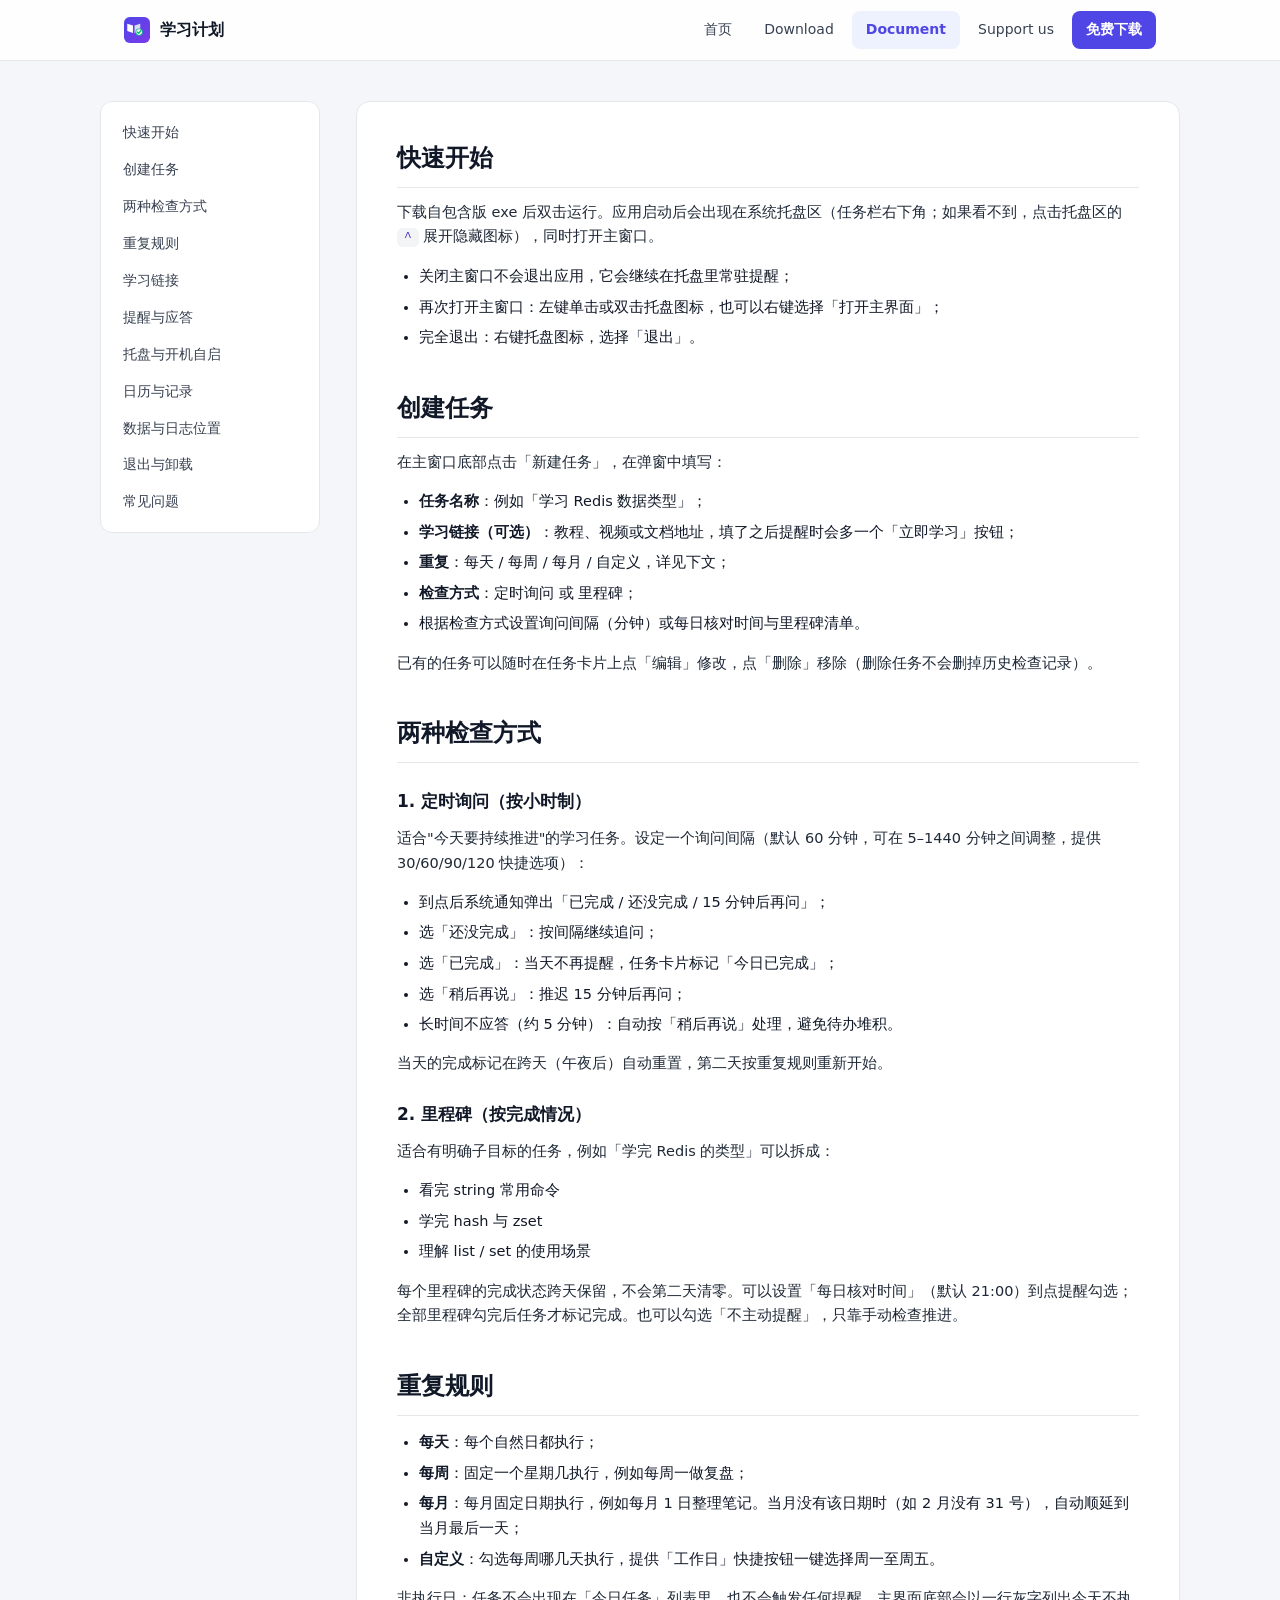
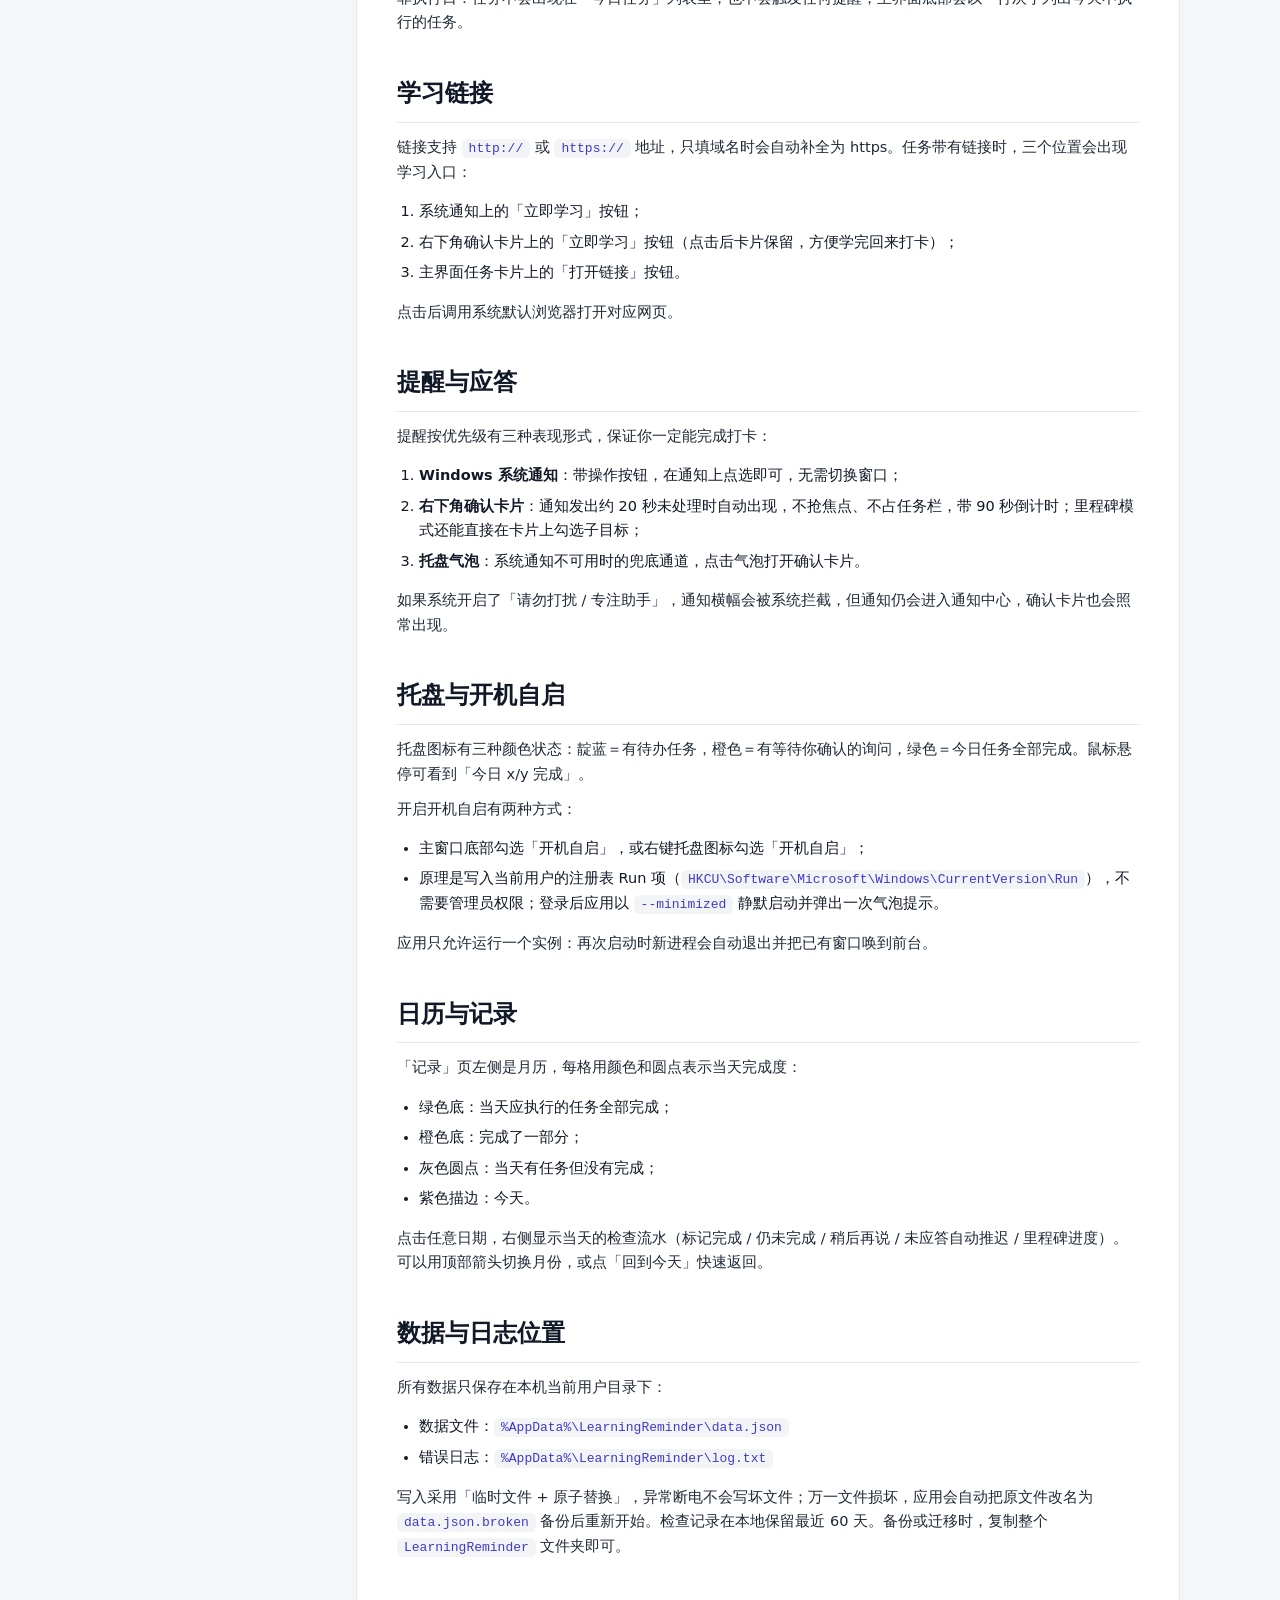
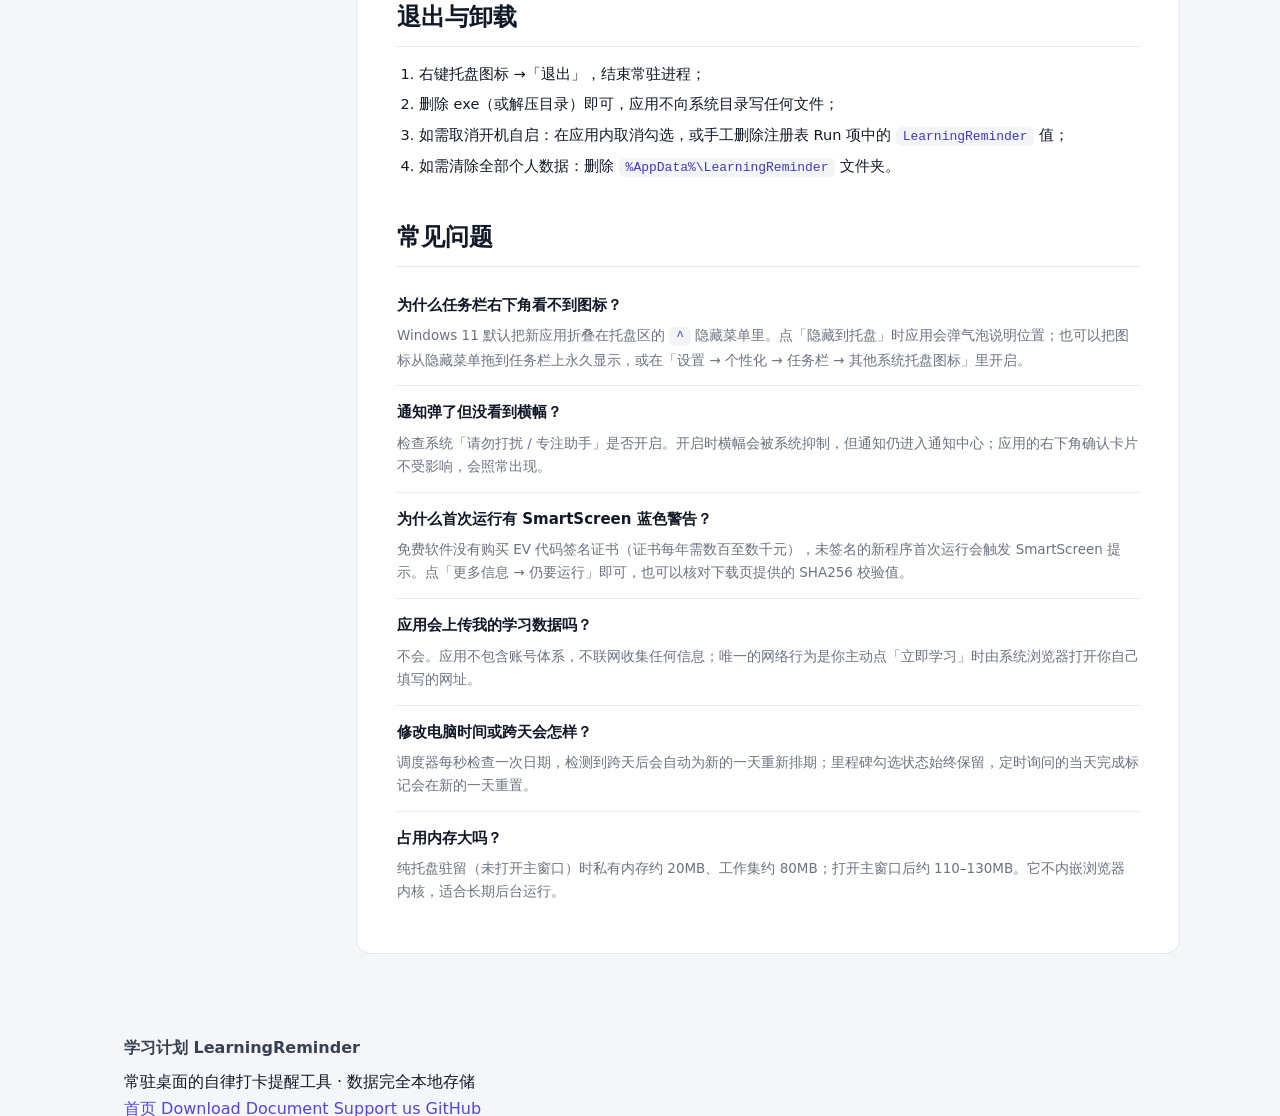
==== docs/document.html @ b628579d "feat(app): 学习计划桌面提醒应用初始版本（含官网与发布物料） 一个常驻 Windows 托盘的学习自律工具：定时询问/里程碑双检查模式、 每天每周每月与自定义重复规则、学习链接一键直达、系统" ====
<!DOCTYPE html>
<html lang="zh-CN">
<head>
  <meta charset="UTF-8" />
  <meta name="viewport" content="width=device-width, initial-scale=1.0" />
  <title>Document · 使用文档 · 学习计划</title>
  <meta name="description" content="学习计划使用文档：快速开始、创建任务、定时询问与里程碑、重复规则、学习链接、托盘与开机自启、数据位置、常见问题。" />
  <link rel="icon" type="image/svg+xml" href="assets/logo.svg" />
  <link rel="stylesheet" href="assets/style.css" />
</head>
<body>

<header class="site-header">
  <div class="container nav">
    <a class="brand" href="index.html">
      <img src="assets/logo.svg" alt="学习计划 Logo" />
      <span>学习计划</span>
    </a>
    <nav class="nav-links">
      <a href="index.html">首页</a>
      <a href="download.html">Download</a>
      <a href="document.html" class="active">Document</a>
      <a href="support.html">Support us</a>
      <a class="nav-cta" href="download.html">免费下载</a>
    </nav>
  </div>
</header>

<div class="container doc-layout">

  <aside class="doc-toc">
    <a href="#start">快速开始</a>
    <a href="#create">创建任务</a>
    <a href="#modes">两种检查方式</a>
    <a href="#repeat">重复规则</a>
    <a href="#link">学习链接</a>
    <a href="#answer">提醒与应答</a>
    <a href="#tray">托盘与开机自启</a>
    <a href="#calendar">日历与记录</a>
    <a href="#data">数据与日志位置</a>
    <a href="#uninstall">退出与卸载</a>
    <a href="#faq">常见问题</a>
  </aside>

  <main class="doc-content">

    <h2 id="start">快速开始</h2>
    <p>下载自包含版 exe 后双击运行。应用启动后会出现在系统托盘区（任务栏右下角；如果看不到，点击托盘区的 <code>^</code> 展开隐藏图标），同时打开主窗口。</p>
    <ul>
      <li>关闭主窗口不会退出应用，它会继续在托盘里常驻提醒；</li>
      <li>再次打开主窗口：左键单击或双击托盘图标，也可以右键选择「打开主界面」；</li>
      <li>完全退出：右键托盘图标，选择「退出」。</li>
    </ul>

    <h2 id="create">创建任务</h2>
    <p>在主窗口底部点击「新建任务」，在弹窗中填写：</p>
    <ul>
      <li><strong>任务名称</strong>：例如「学习 Redis 数据类型」；</li>
      <li><strong>学习链接（可选）</strong>：教程、视频或文档地址，填了之后提醒时会多一个「立即学习」按钮；</li>
      <li><strong>重复</strong>：每天 / 每周 / 每月 / 自定义，详见下文；</li>
      <li><strong>检查方式</strong>：定时询问 或 里程碑；</li>
      <li>根据检查方式设置询问间隔（分钟）或每日核对时间与里程碑清单。</li>
    </ul>
    <p>已有的任务可以随时在任务卡片上点「编辑」修改，点「删除」移除（删除任务不会删掉历史检查记录）。</p>

    <h2 id="modes">两种检查方式</h2>

    <h3>1. 定时询问（按小时制）</h3>
    <p>适合"今天要持续推进"的学习任务。设定一个询问间隔（默认 60 分钟，可在 5–1440 分钟之间调整，提供 30/60/90/120 快捷选项）：</p>
    <ul>
      <li>到点后系统通知弹出「已完成 / 还没完成 / 15 分钟后再问」；</li>
      <li>选「还没完成」：按间隔继续追问；</li>
      <li>选「已完成」：当天不再提醒，任务卡片标记「今日已完成」；</li>
      <li>选「稍后再说」：推迟 15 分钟后再问；</li>
      <li>长时间不应答（约 5 分钟）：自动按「稍后再说」处理，避免待办堆积。</li>
    </ul>
    <p>当天的完成标记在跨天（午夜后）自动重置，第二天按重复规则重新开始。</p>

    <h3>2. 里程碑（按完成情况）</h3>
    <p>适合有明确子目标的任务，例如「学完 Redis 的类型」可以拆成：</p>
    <ul>
      <li>看完 string 常用命令</li>
      <li>学完 hash 与 zset</li>
      <li>理解 list / set 的使用场景</li>
    </ul>
    <p>每个里程碑的完成状态跨天保留，不会第二天清零。可以设置「每日核对时间」（默认 21:00）到点提醒勾选；全部里程碑勾完后任务才标记完成。也可以勾选「不主动提醒」，只靠手动检查推进。</p>

    <h2 id="repeat">重复规则</h2>
    <ul>
      <li><strong>每天</strong>：每个自然日都执行；</li>
      <li><strong>每周</strong>：固定一个星期几执行，例如每周一做复盘；</li>
      <li><strong>每月</strong>：每月固定日期执行，例如每月 1 日整理笔记。当月没有该日期时（如 2 月没有 31 号），自动顺延到当月最后一天；</li>
      <li><strong>自定义</strong>：勾选每周哪几天执行，提供「工作日」快捷按钮一键选择周一至周五。</li>
    </ul>
    <p>非执行日：任务不会出现在「今日任务」列表里，也不会触发任何提醒，主界面底部会以一行灰字列出今天不执行的任务。</p>

    <h2 id="link">学习链接</h2>
    <p>链接支持 <code>http://</code> 或 <code>https://</code> 地址，只填域名时会自动补全为 https。任务带有链接时，三个位置会出现学习入口：</p>
    <ol>
      <li>系统通知上的「立即学习」按钮；</li>
      <li>右下角确认卡片上的「立即学习」按钮（点击后卡片保留，方便学完回来打卡）；</li>
      <li>主界面任务卡片上的「打开链接」按钮。</li>
    </ol>
    <p>点击后调用系统默认浏览器打开对应网页。</p>

    <h2 id="answer">提醒与应答</h2>
    <p>提醒按优先级有三种表现形式，保证你一定能完成打卡：</p>
    <ol>
      <li><strong>Windows 系统通知</strong>：带操作按钮，在通知上点选即可，无需切换窗口；</li>
      <li><strong>右下角确认卡片</strong>：通知发出约 20 秒未处理时自动出现，不抢焦点、不占任务栏，带 90 秒倒计时；里程碑模式还能直接在卡片上勾选子目标；</li>
      <li><strong>托盘气泡</strong>：系统通知不可用时的兜底通道，点击气泡打开确认卡片。</li>
    </ol>
    <p>如果系统开启了「请勿打扰 / 专注助手」，通知横幅会被系统拦截，但通知仍会进入通知中心，确认卡片也会照常出现。</p>

    <h2 id="tray">托盘与开机自启</h2>
    <p>托盘图标有三种颜色状态：靛蓝＝有待办任务，橙色＝有等待你确认的询问，绿色＝今日任务全部完成。鼠标悬停可看到「今日 x/y 完成」。</p>
    <p>开启开机自启有两种方式：</p>
    <ul>
      <li>主窗口底部勾选「开机自启」，或右键托盘图标勾选「开机自启」；</li>
      <li>原理是写入当前用户的注册表 Run 项（<code>HKCU\Software\Microsoft\Windows\CurrentVersion\Run</code>），不需要管理员权限；登录后应用以 <code>--minimized</code> 静默启动并弹出一次气泡提示。</li>
    </ul>
    <p>应用只允许运行一个实例：再次启动时新进程会自动退出并把已有窗口唤到前台。</p>

    <h2 id="calendar">日历与记录</h2>
    <p>「记录」页左侧是月历，每格用颜色和圆点表示当天完成度：</p>
    <ul>
      <li>绿色底：当天应执行的任务全部完成；</li>
      <li>橙色底：完成了一部分；</li>
      <li>灰色圆点：当天有任务但没有完成；</li>
      <li>紫色描边：今天。</li>
    </ul>
    <p>点击任意日期，右侧显示当天的检查流水（标记完成 / 仍未完成 / 稍后再说 / 未应答自动推迟 / 里程碑进度）。可以用顶部箭头切换月份，或点「回到今天」快速返回。</p>

    <h2 id="data">数据与日志位置</h2>
    <p>所有数据只保存在本机当前用户目录下：</p>
    <ul>
      <li>数据文件：<code class="path">%AppData%\LearningReminder\data.json</code></li>
      <li>错误日志：<code class="path">%AppData%\LearningReminder\log.txt</code></li>
    </ul>
    <p>写入采用「临时文件 + 原子替换」，异常断电不会写坏文件；万一文件损坏，应用会自动把原文件改名为 <code>data.json.broken</code> 备份后重新开始。检查记录在本地保留最近 60 天。备份或迁移时，复制整个 <code>LearningReminder</code> 文件夹即可。</p>

    <h2 id="uninstall">退出与卸载</h2>
    <ol>
      <li>右键托盘图标 →「退出」，结束常驻进程；</li>
      <li>删除 exe（或解压目录）即可，应用不向系统目录写任何文件；</li>
      <li>如需取消开机自启：在应用内取消勾选，或手工删除注册表 Run 项中的 <code>LearningReminder</code> 值；</li>
      <li>如需清除全部个人数据：删除 <code class="path">%AppData%\LearningReminder</code> 文件夹。</li>
    </ol>

    <h2 id="faq">常见问题</h2>

    <div class="faq-item">
      <h3>为什么任务栏右下角看不到图标？</h3>
      <p>Windows 11 默认把新应用折叠在托盘区的 <code>^</code> 隐藏菜单里。点「隐藏到托盘」时应用会弹气泡说明位置；也可以把图标从隐藏菜单拖到任务栏上永久显示，或在「设置 → 个性化 → 任务栏 → 其他系统托盘图标」里开启。</p>
    </div>

    <div class="faq-item">
      <h3>通知弹了但没看到横幅？</h3>
      <p>检查系统「请勿打扰 / 专注助手」是否开启。开启时横幅会被系统抑制，但通知仍进入通知中心；应用的右下角确认卡片不受影响，会照常出现。</p>
    </div>

    <div class="faq-item">
      <h3>为什么首次运行有 SmartScreen 蓝色警告？</h3>
      <p>免费软件没有购买 EV 代码签名证书（证书每年需数百至数千元），未签名的新程序首次运行会触发 SmartScreen 提示。点「更多信息 → 仍要运行」即可，也可以核对下载页提供的 SHA256 校验值。</p>
    </div>

    <div class="faq-item">
      <h3>应用会上传我的学习数据吗？</h3>
      <p>不会。应用不包含账号体系，不联网收集任何信息；唯一的网络行为是你主动点「立即学习」时由系统浏览器打开你自己填写的网址。</p>
    </div>

    <div class="faq-item">
      <h3>修改电脑时间或跨天会怎样？</h3>
      <p>调度器每秒检查一次日期，检测到跨天后会自动为新的一天重新排期；里程碑勾选状态始终保留，定时询问的当天完成标记会在新的一天重置。</p>
    </div>

    <div class="faq-item">
      <h3>占用内存大吗？</h3>
      <p>纯托盘驻留（未打开主窗口）时私有内存约 20MB、工作集约 80MB；打开主窗口后约 110–130MB。它不内嵌浏览器内核，适合长期后台运行。</p>
    </div>

  </main>
</div>

<footer class="site-footer">
  <div class="container footer-row">
    <div>
      <div style="font-weight:600;color:#374151;margin-bottom:6px;">学习计划 LearningReminder</div>
      <div>常驻桌面的自律打卡提醒工具 · 数据完全本地存储</div>
    </div>
    <div>
      <a href="index.html">首页</a>
      <a href="download.html">Download</a>
      <a href="document.html">Document</a>
      <a href="support.html">Support us</a>
      <a href="https://github.com/liiyunxi/learning-reminder" target="_blank" rel="noopener">GitHub</a>
    </div>
  </div>
</footer>

</body>
</html>
---- docs/assets/style.css ----
/* ============================================================
   学习计划 官网样式（与应用同一套品牌：靛蓝-紫罗兰 + 完成绿）
   ============================================================ */
:root {
  --primary: #4f46e5;
  --primary-2: #7c3aed;
  --primary-soft: #eef2ff;
  --success: #10b981;
  --success-soft: #ecfdf5;
  --warn: #f59e0b;
  --text: #111827;
  --muted: #6b7280;
  --border: #e5e7eb;
  --surface: #ffffff;
  --page: #f5f6fa;
  --radius: 14px;
  --shadow: 0 10px 30px rgba(17, 24, 39, 0.08);
  --max-width: 1080px;
}

* { box-sizing: border-box; }

html { scroll-behavior: smooth; }

body {
  margin: 0;
  font-family: "Microsoft YaHei UI", "PingFang SC", "Segoe UI", system-ui, sans-serif;
  color: var(--text);
  background: var(--page);
  line-height: 1.7;
  -webkit-font-smoothing: antialiased;
}

a { color: var(--primary); text-decoration: none; }
a:hover { text-decoration: underline; }

.container { max-width: var(--max-width); margin: 0 auto; padding: 0 24px; }

/* ---------- 顶栏 ---------- */
.site-header {
  position: sticky;
  top: 0;
  z-index: 50;
  background: rgba(255, 255, 255, 0.88);
  backdrop-filter: saturate(180%) blur(12px);
  border-bottom: 1px solid var(--border);
}

.nav {
  display: flex;
  align-items: center;
  justify-content: space-between;
  height: 60px;
}

.brand {
  display: flex;
  align-items: center;
  gap: 10px;
  font-weight: 700;
  font-size: 16px;
  color: var(--text);
}

.brand img { width: 26px; height: 26px; display: block; }
.brand:hover { text-decoration: none; }

.nav-links { display: flex; align-items: center; gap: 4px; }

.nav-links a {
  padding: 7px 14px;
  border-radius: 8px;
  font-size: 14px;
  color: #374151;
}

.nav-links a:hover { background: var(--primary-soft); text-decoration: none; color: var(--primary); }
.nav-links a.active { background: var(--primary-soft); color: var(--primary); font-weight: 600; }

.nav-cta {
  background: var(--primary);
  color: #fff !important;
  padding: 8px 16px;
  border-radius: 8px;
  font-size: 14px;
  font-weight: 600;
}
.nav-cta:hover { background: #4338ca; }

/* ---------- 按钮 ---------- */
.btn {
  display: inline-flex;
  align-items: center;
  justify-content: center;
  gap: 8px;
  padding: 12px 22px;
  border-radius: 10px;
  font-size: 15px;
  font-weight: 600;
  border: 1px solid transparent;
  cursor: pointer;
  transition: transform .08s ease, background .15s ease, box-shadow .15s ease;
}
.btn:hover { text-decoration: none; }
.btn:active { transform: translateY(1px); }

.btn-primary {
  background: linear-gradient(135deg, var(--primary), var(--primary-2));
  color: #fff;
  box-shadow: 0 8px 20px rgba(79, 70, 229, .28);
}
.btn-primary:hover { box-shadow: 0 10px 26px rgba(79, 70, 229, .38); color: #fff; }

.btn-ghost {
  background: var(--surface);
  color: var(--text);
  border-color: var(--border);
}
.btn-ghost:hover { border-color: var(--primary); color: var(--primary); }

.btn-lg { padding: 14px 28px; font-size: 16px; }

/* ---------- Hero ---------- */
.hero {
  position: relative;
  padding: 84px 0 72px;
  background:
    radial-gradient(900px 380px at 80% -10%, rgba(124, 58, 237, .14), transparent 60%),
    radial-gradient(700px 320px at 0% 0%, rgba(79, 70, 229, .12), transparent 60%);
  overflow: hidden;
}

.hero-grid {
  display: grid;
  grid-template-columns: 1.05fr .95fr;
  gap: 48px;
  align-items: center;
}

.hero h1 {
  font-size: 42px;
  line-height: 1.25;
  margin: 0 0 18px;
  letter-spacing: .5px;
}

.hero h1 .grad {
  background: linear-gradient(135deg, var(--primary), var(--primary-2));
  -webkit-background-clip: text;
  background-clip: text;
  color: transparent;
}

.hero p.lead {
  font-size: 17px;
  color: var(--muted);
  margin: 0 0 30px;
  max-width: 480px;
}

.hero-actions { display: flex; gap: 14px; flex-wrap: wrap; }

.hero-meta { margin-top: 22px; font-size: 13px; color: var(--muted); display: flex; gap: 18px; flex-wrap: wrap; }
.hero-meta span::before { content: "·"; margin-right: 8px; color: var(--success); font-weight: 700; }
.hero-meta span:first-child::before { content: ""; margin: 0; }

/* ---------- 窗口示意（纯 CSS，无截图依赖） ---------- */
.mock-window {
  background: var(--surface);
  border: 1px solid var(--border);
  border-radius: 16px;
  box-shadow: var(--shadow);
  overflow: hidden;
}

.mock-titlebar {
  height: 44px;
  display: flex;
  align-items: center;
  gap: 8px;
  padding: 0 14px;
  border-bottom: 1px solid var(--border);
  background: #fbfbfd;
}
.mock-dot { width: 10px; height: 10px; border-radius: 50%; }
.mock-title { margin-left: 8px; font-size: 12.5px; color: var(--muted); font-weight: 600; }

.mock-body { padding: 16px; }
.mock-progress-row { display: flex; justify-content: space-between; align-items: center; margin-bottom: 12px; }
.mock-progress-row .t { font-size: 13px; font-weight: 600; }
.mock-bar { height: 8px; border-radius: 4px; background: #e5e7eb; overflow: hidden; margin-bottom: 14px; }
.mock-bar i { display: block; width: 50%; height: 100%; background: linear-gradient(90deg, var(--primary), var(--primary-2)); border-radius: 4px; }

.mock-card {
  border: 1px solid var(--border);
  border-radius: 12px;
  padding: 12px 14px;
  margin-bottom: 10px;
  background: #fff;
}
.mock-card .row { display: flex; align-items: center; gap: 8px; }
.mock-card .name { font-size: 13px; font-weight: 600; }
.mock-tag {
  font-size: 10.5px;
  padding: 1px 8px;
  border-radius: 9px;
  background: var(--primary-soft);
  color: var(--primary);
}
.mock-tag.green { background: var(--success-soft); color: var(--success); }
.mock-card .sub { font-size: 11.5px; color: var(--muted); margin-top: 6px; }

.mock-toast {
  margin-top: 4px;
  border: 1px solid #fde68a;
  background: #fff7ed;
  border-radius: 12px;
  padding: 12px 14px;
  font-size: 12.5px;
}
.mock-toast .tt { font-weight: 600; margin-bottom: 6px; }
.mock-toast .acts { display: flex; gap: 8px; }
.mock-toast .acts i {
  font-style: normal;
  font-size: 11.5px;
  padding: 3px 10px;
  border-radius: 7px;
  border: 1px solid var(--border);
  background: #fff;
}
.mock-toast .acts i:first-child { background: var(--success); border-color: var(--success); color: #fff; }

/* ---------- 章节 ---------- */
.section { padding: 72px 0; }
.section.alt { background: var(--surface); border-top: 1px solid var(--border); border-bottom: 1px solid var(--border); }

.section-head { text-align: center; max-width: 620px; margin: 0 auto 46px; }
.section-head h2 { font-size: 30px; margin: 0 0 12px; }
.section-head p { color: var(--muted); font-size: 15px; margin: 0; }

.features {
  display: grid;
  grid-template-columns: repeat(3, 1fr);
  gap: 18px;
}

.feature {
  background: var(--surface);
  border: 1px solid var(--border);
  border-radius: var(--radius);
  padding: 22px;
}
.feature .icon {
  width: 42px; height: 42px;
  border-radius: 11px;
  background: var(--primary-soft);
  display: flex; align-items: center; justify-content: center;
  margin-bottom: 14px;
}
.feature .icon svg { width: 22px; height: 22px; }
.feature h3 { margin: 0 0 6px; font-size: 16px; }
.feature p { margin: 0; font-size: 13.5px; color: var(--muted); }

/* ---------- 步骤 ---------- */
.steps { display: grid; grid-template-columns: repeat(3, 1fr); gap: 18px; }
.step {
  background: var(--page);
  border: 1px solid var(--border);
  border-radius: var(--radius);
  padding: 24px;
  position: relative;
}
.step .num {
  width: 30px; height: 30px; border-radius: 50%;
  background: linear-gradient(135deg, var(--primary), var(--primary-2));
  color: #fff; font-weight: 700; font-size: 14px;
  display: flex; align-items: center; justify-content: center;
  margin-bottom: 14px;
}
.step h3 { margin: 0 0 8px; font-size: 16px; }
.step p { margin: 0; font-size: 13.5px; color: var(--muted); }

/* ---------- 下载页 ---------- */
.page-hero { padding: 56px 0 36px; }
.page-hero h1 { font-size: 34px; margin: 0 0 10px; }
.page-hero p { color: var(--muted); font-size: 15px; margin: 0; }

.download-grid { display: grid; grid-template-columns: 1fr 1fr; gap: 20px; }

.dl-card {
  background: var(--surface);
  border: 1px solid var(--border);
  border-radius: var(--radius);
  padding: 26px;
  display: flex;
  flex-direction: column;
}
.dl-card.recommend { border-color: var(--primary); box-shadow: 0 12px 30px rgba(79, 70, 229, .12); position: relative; }
.dl-badge {
  position: absolute; top: -11px; left: 22px;
  background: var(--primary); color: #fff;
  font-size: 11.5px; font-weight: 600;
  padding: 3px 12px; border-radius: 999px;
}
.dl-card h3 { margin: 0 0 6px; font-size: 19px; }
.dl-card .desc { color: var(--muted); font-size: 13.5px; margin: 0 0 16px; }
.dl-meta { list-style: none; padding: 0; margin: 0 0 20px; font-size: 13px; }
.dl-meta li { padding: 5px 0; border-bottom: 1px dashed var(--border); display: flex; justify-content: space-between; gap: 12px; }
.dl-meta li:last-child { border-bottom: 0; }
.dl-meta .k { color: var(--muted); }
.dl-card .btn { margin-top: auto; width: 100%; }

.note-box {
  margin-top: 28px;
  background: #fffbeb;
  border: 1px solid #fde68a;
  border-radius: 12px;
  padding: 18px 20px;
  font-size: 13.5px;
}
.note-box h4 { margin: 0 0 8px; font-size: 14px; }
.note-box ol { margin: 0; padding-left: 20px; color: #78500a; }
.note-box li { margin: 4px 0; }

.req-grid { display: grid; grid-template-columns: repeat(4, 1fr); gap: 14px; margin-top: 26px; }
.req-item { background: var(--surface); border: 1px solid var(--border); border-radius: 12px; padding: 16px; font-size: 13px; }
.req-item .k { color: var(--muted); font-size: 12px; margin-bottom: 4px; }

/* ---------- 文档页 ---------- */
.doc-layout { display: grid; grid-template-columns: 220px 1fr; gap: 36px; padding: 40px 0 80px; align-items: start; }

.doc-toc {
  position: sticky;
  top: 80px;
  background: var(--surface);
  border: 1px solid var(--border);
  border-radius: 12px;
  padding: 12px;
  font-size: 13.5px;
}
.doc-toc a { display: block; padding: 7px 10px; border-radius: 7px; color: #374151; }
.doc-toc a:hover { background: var(--primary-soft); color: var(--primary); text-decoration: none; }

.doc-content {
  background: var(--surface);
  border: 1px solid var(--border);
  border-radius: var(--radius);
  padding: 36px 40px;
  font-size: 14.5px;
}
.doc-content h2 { font-size: 24px; margin: 38px 0 12px; padding-bottom: 8px; border-bottom: 1px solid var(--border); }
.doc-content h2:first-child { margin-top: 0; }
.doc-content h3 { font-size: 17px; margin: 24px 0 8px; }
.doc-content p { margin: 10px 0; color: #1f2937; }
.doc-content ul, .doc-content ol { padding-left: 22px; }
.doc-content li { margin: 6px 0; }
.doc-content code {
  background: #f3f4f6;
  padding: 2px 7px;
  border-radius: 6px;
  font-size: 13px;
  font-family: Consolas, "Cascadia Mono", monospace;
  color: #4338ca;
}
.doc-content .path { word-break: break-all; }

.faq-item { border-bottom: 1px solid var(--border); padding: 14px 0; }
.faq-item:last-child { border-bottom: 0; }
.faq-item h3 { margin: 0 0 6px; font-size: 15px; }
.faq-item p { margin: 0; font-size: 13.5px; color: var(--muted); }

/* ---------- Support 页 ---------- */
.support-grid { display: grid; grid-template-columns: repeat(3, 1fr); gap: 20px; }
.support-card {
  background: var(--surface;
  border: 1px solid var(--border);
  border-radius: var(--radius);
  padding: 28px 22px;
  text-align: center;
}
.support-card h3 { margin: 0 0 14px; font-size: 17px; }
.qr-slot {
  width: 180px; height: 180px;
  margin: 0 auto 14px;
  border: 2px dashed var(--border);
  border-radius: 12px;
  background:
    repeating-linear-gradient(45deg, #fafafa, #fafafa 10px, #f3f4f6 10px, #f3f4f6 20px);
  display: flex; align-items: center; justify-content: center;
  color: var(--muted); font-size: 12.5px; text-align: center; padding: 12px;
}
.support-card .hint { font-size: 12.5px; color: var(--muted); margin: 0; }
.support-link-placeholder {
  margin-top: 6px;
  display: inline-block;
  font-size: 13px;
  color: var(--muted);
  border: 1px dashed var(--border);
  border-radius: 8px;
  padding: 8px 16px;
}

/* ---------- CTA / 页脚 ---------- */
.cta-band {
  margin: 0 0 72px;
  border-radius: 20px;
  padding: 48px 32px;
  text-align: center;
  background: linear-gradient(135deg, var(--primary), var(--primary-2));
  color: #fff;
}
.cta-band h2 { margin: 0 0 10px; font-size: 26px; }
.cta-band p { margin: 0 0 24px; opacity: .9; font-size: 15px; }
.cta-band .btn-primary { background: #fff; color: var(--primary); box-shadow: none; }
.cta-band .btn-primary:hover { color: #4338ca; }

.site-footer {
  border-top: 1px solid var(--border);
  padding: 30px 0 40px;
  background: var(--surface);
  font-size: 13px;
  color: var(--muted);
}
.footer-row { display: flex; justify-content: space-between; gap: 16px; flex-wrap: wrap; }
.footer-row a { color: var(--muted); margin-right: 16px; }
.footer-row a:hover { color: var(--primary); }

/* ---------- 响应式 ---------- */
@media (max-width: 900px) {
  .hero-grid { grid-template-columns: 1fr; }
  .features, .steps, .support-grid { grid-template-columns: 1fr; }
  .download-grid { grid-template-columns: 1fr; }
  .req-grid { grid-template-columns: repeat(2, 1fr); }
  .doc-layout { grid-template-columns: 1fr; }
  .doc-toc { position: static; }
  .hero h1 { font-size: 32px; }
  .nav-links a:not(.nav-cta) { display: none; }
}
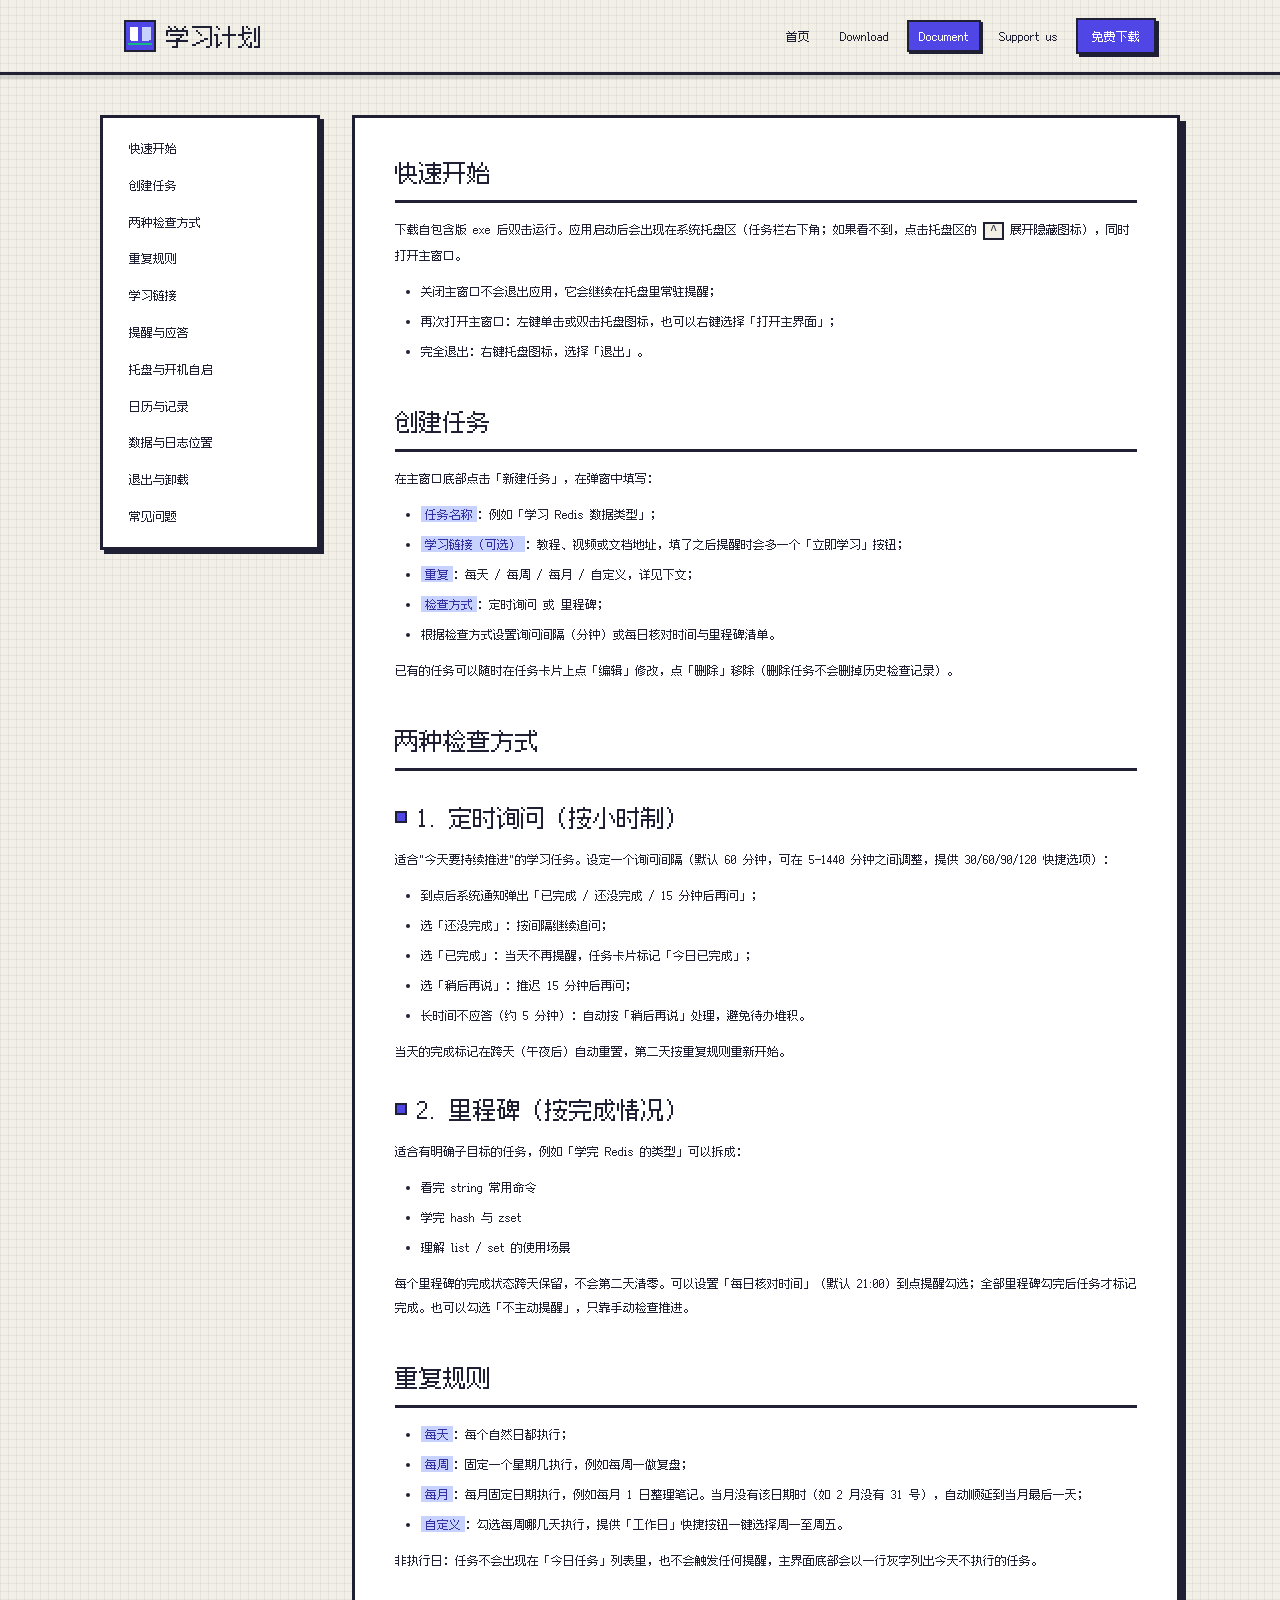
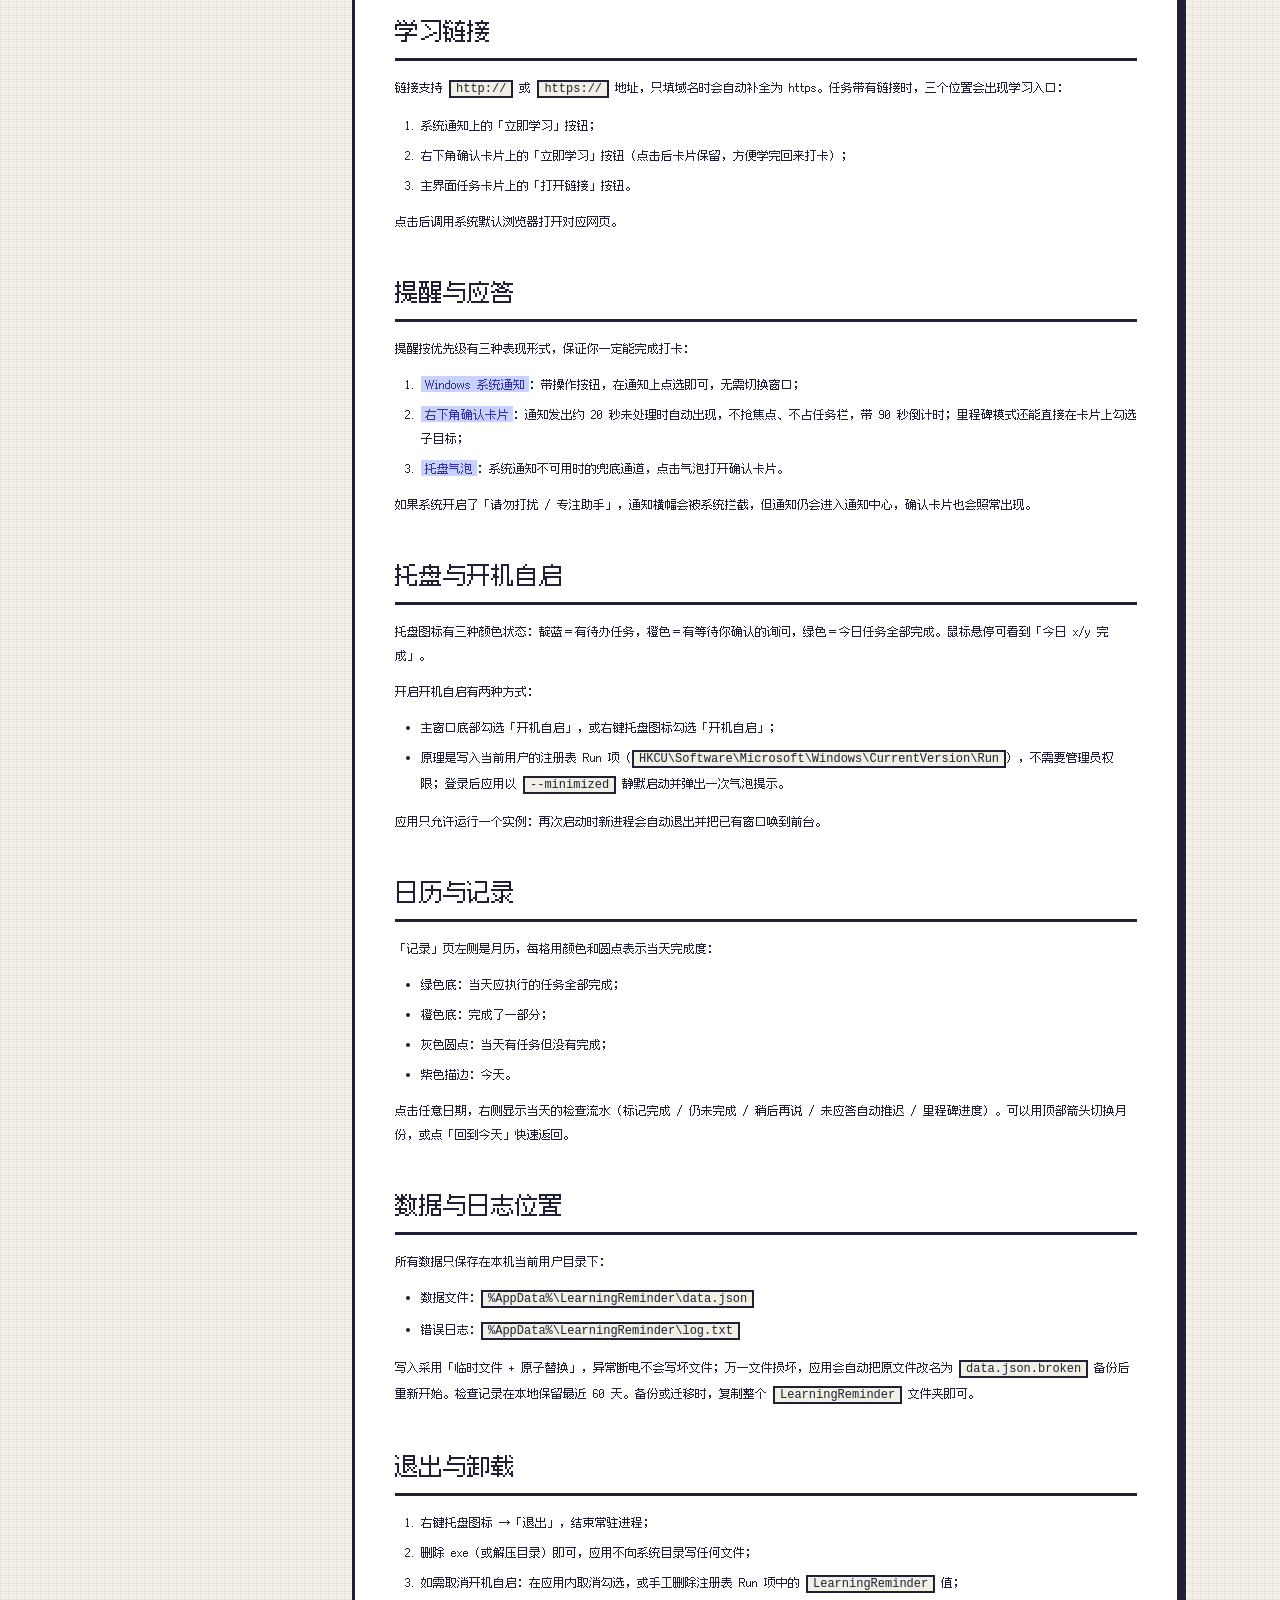
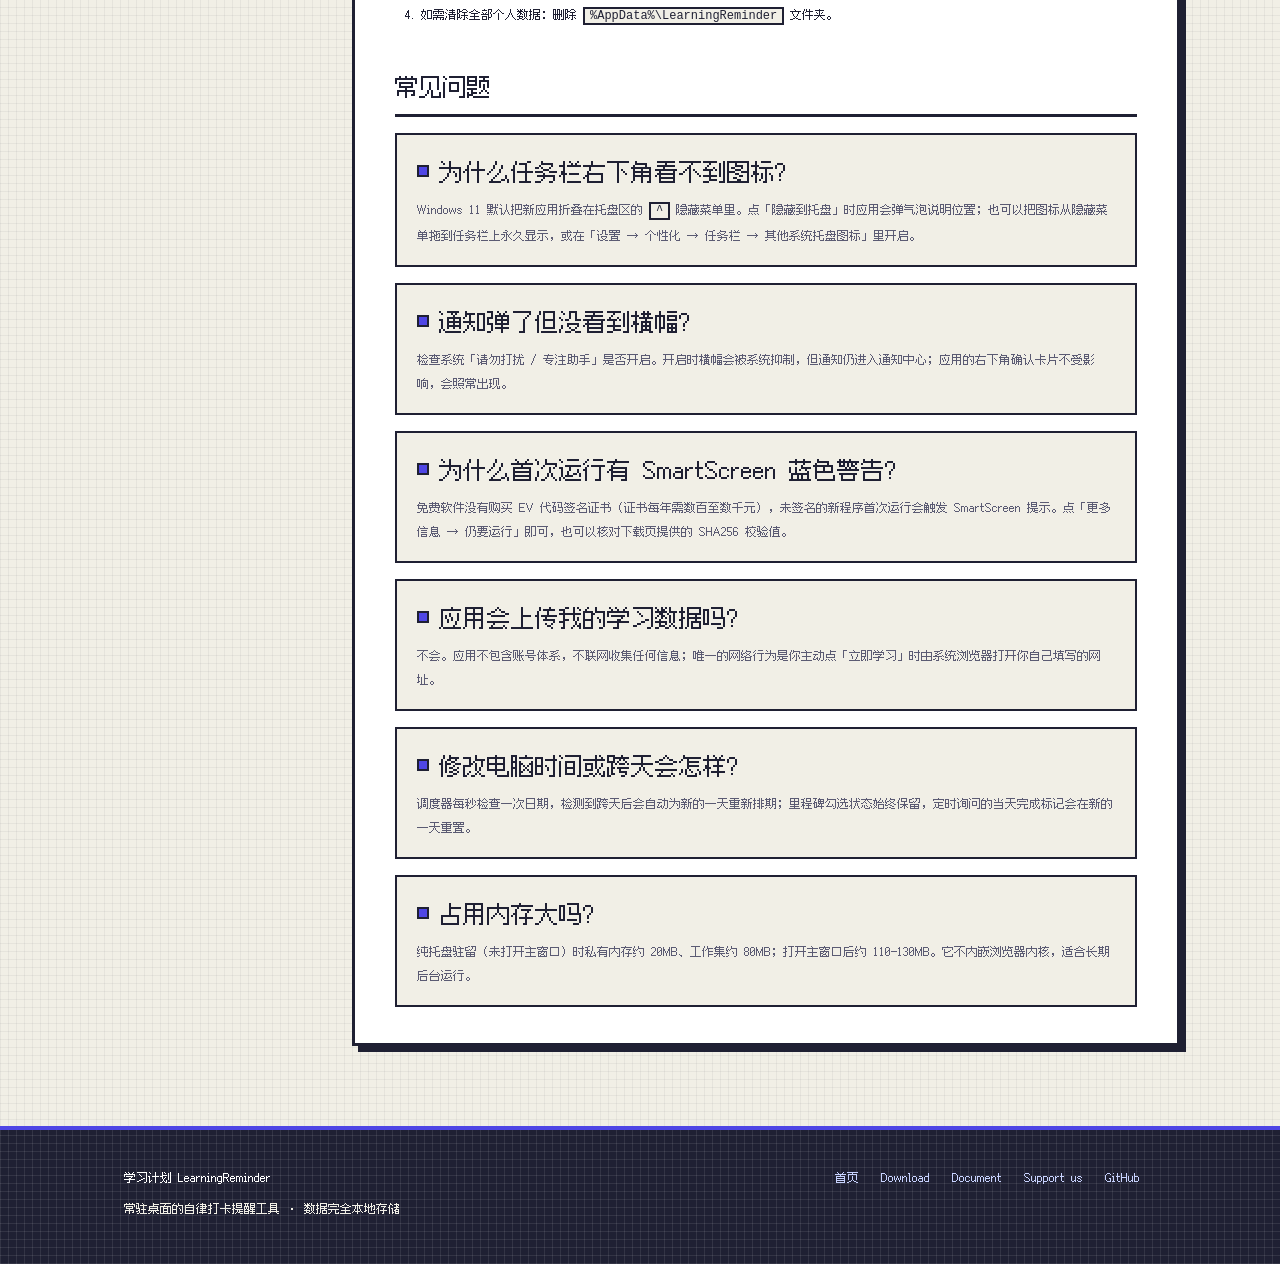
==== commit 41e1d6c2: "style(site): 官网整体改造为像素风，与应用风格统一 用户反馈发布页面"Ai 感太重"（渐变、圆角、柔和阴影、通用 SaaS 风）。 本次将四个页面（首页 / Download / Docu" ====
--- a/docs/document.html
+++ b/docs/document.html
@@ -185,7 +185,7 @@
 <footer class="site-footer">
   <div class="container footer-row">
     <div>
-      <div style="font-weight:600;color:#374151;margin-bottom:6px;">学习计划 LearningReminder</div>
+      <div class="footer-brand">学习计划 LearningReminder</div>
       <div>常驻桌面的自律打卡提醒工具 · 数据完全本地存储</div>
     </div>
     <div>
--- a/docs/assets/style.css
+++ b/docs/assets/style.css
@@ -1,133 +1,239 @@
-/* ============================================================
-   学习计划 官网样式（与应用同一套品牌：靛蓝-紫罗兰 + 完成绿）
-   ============================================================ */
+@charset "UTF-8";
+/* ============================================================
+   学习计划 官网 · 像素风主题（Pixel / 8-bit retro）
+   与应用端共用同一套色板与像素视觉语言
+   ------------------------------------------------------------
+   硬性规则：
+   · 无渐变填充（仅允许 repeating-linear-gradient 做 1px 硬边点阵）
+   · 无玻璃拟态、无 backdrop-filter
+   · 无模糊阴影 —— box-shadow 一律为 0 模糊的硬投影
+   · 无圆角（全站不出现 border-radius）
+   · 无 emoji、无外部图标库
+   · 字号仅取 12px 的整数倍：12 / 24 / 36 / 48；字重统一 400
+   ============================================================ */
+
+/* ---------- 自托管像素字体（本地 assets/fonts/，不引用任何 CDN） ---------- */
+@font-face {
+  font-family: "Fusion Pixel";
+  src: url("fonts/fusion-pixel-12px-proportional-zh_hans.woff2") format("woff2");
+  font-weight: 400;
+  font-style: normal;
+  font-display: swap;
+}
+
 :root {
-  --primary: #4f46e5;
-  --primary-2: #7c3aed;
-  --primary-soft: #eef2ff;
-  --success: #10b981;
-  --success-soft: #ecfdf5;
-  --warn: #f59e0b;
-  --text: #111827;
-  --muted: #6b7280;
-  --border: #e5e7eb;
-  --surface: #ffffff;
-  --page: #f5f6fa;
-  --radius: 14px;
-  --shadow: 0 10px 30px rgba(17, 24, 39, 0.08);
+  /* ---- 色板（与应用一致） ---- */
+  --ink: #1F2033;
+  --paper: #F1EFE6;
+  --surface: #FFFFFF;
+  --primary: #4F46E5;
+  --primary-dark: #3730A3;
+  --primary-soft: #C7D2FE;
+  --success: #10B981;
+  --warn: #F59E0B;
+  --danger: #EF4444;
+  --muted: #5B5B73;
+
+  /* ---- 像素化固定值 ---- */
+  --bw: 3px;                        /* 实心描边宽度 */
+  --bw-thin: 2px;
+  --shadow: 4px 4px 0 var(--ink);   /* 硬投影（0 模糊） */
+  --shadow-hot: 4px 4px 0 var(--primary);
+
+  /* ---- 硬边点阵 / 虚线像素图案（唯一允许的 repeating-linear-gradient 用法） ---- */
+  --dot-ink:
+    repeating-linear-gradient(90deg, rgba(31, 32, 51, .055) 0 1px, rgba(0, 0, 0, 0) 1px 8px),
+    repeating-linear-gradient(0deg, rgba(31, 32, 51, .055) 0 1px, rgba(0, 0, 0, 0) 1px 8px);
+  --dot-ink-dense:
+    repeating-linear-gradient(90deg, rgba(31, 32, 51, .10) 0 1px, rgba(0, 0, 0, 0) 1px 8px),
+    repeating-linear-gradient(0deg, rgba(31, 32, 51, .10) 0 1px, rgba(0, 0, 0, 0) 1px 8px);
+  --dot-light:
+    repeating-linear-gradient(90deg, rgba(255, 255, 255, .09) 0 1px, rgba(0, 0, 0, 0) 1px 8px),
+    repeating-linear-gradient(0deg, rgba(255, 255, 255, .09) 0 1px, rgba(0, 0, 0, 0) 1px 8px);
+  --dash-primary: repeating-linear-gradient(90deg, var(--primary) 0 4px, rgba(0, 0, 0, 0) 4px 8px);
+
+  /* ---- 字体栈：像素字优先，中文/无衬线降级 ---- */
+  --font-pixel:
+    "Fusion Pixel",
+    "Zpix",
+    "Microsoft YaHei UI",
+    "PingFang SC",
+    "Hiragino Sans GB",
+    "Source Han Sans SC",
+    "Noto Sans CJK SC",
+    "Segoe UI",
+    system-ui,
+    -apple-system,
+    sans-serif;
+
   --max-width: 1080px;
 }
 
-* { box-sizing: border-box; }
+*, *::before, *::after { box-sizing: border-box; }
 
 html { scroll-behavior: smooth; }
 
 body {
   margin: 0;
-  font-family: "Microsoft YaHei UI", "PingFang SC", "Segoe UI", system-ui, sans-serif;
-  color: var(--text);
-  background: var(--page);
-  line-height: 1.7;
-  -webkit-font-smoothing: antialiased;
-}
+  font-family: var(--font-pixel);
+  font-size: 12px;
+  font-weight: 400;
+  font-synthesis: none;          /* 禁止合成加粗，像素字加粗会糊 */
+  font-variant-ligatures: none;
+  line-height: 1.9;
+  color: var(--ink);
+  background-color: var(--paper);
+  background-image: var(--dot-ink);
+  -webkit-font-smoothing: none;
+}
+
+/* 位图资源统一走像素渲染 */
+img, svg { image-rendering: pixelated; }
+
+::selection { background: var(--primary); color: #FFFFFF; }
+
+:focus-visible { outline: 3px solid var(--primary); outline-offset: 2px; }
+
+/* ---------- 排版：仅 12 / 24 / 36 / 48 四档，字重统一 400 ---------- */
+h1, h2, h3, h4, h5, h6, strong, b { font-weight: 400; }
+h1, h2, h3, h4, p, ul, ol, figure { margin: 0; }
+
+h1 { font-size: 36px; line-height: 1.4; }
+h2 { font-size: 24px; line-height: 1.5; }
+h3 { font-size: 24px; line-height: 1.5; }
+h4 { font-size: 12px; line-height: 1.8; }
 
 a { color: var(--primary); text-decoration: none; }
-a:hover { text-decoration: underline; }
+a:hover { color: var(--primary-dark); }
+
+/* 无衬线降级下 strong 不能靠加粗，改用像素荧光块强调 */
+strong {
+  color: var(--primary-dark);
+  background: var(--primary-soft);
+  padding: 0 4px;
+}
+
+code, kbd, samp {
+  font-family: Consolas, "Cascadia Mono", "Courier New", monospace;
+  font-size: 12px;
+}
 
 .container { max-width: var(--max-width); margin: 0 auto; padding: 0 24px; }
 
-/* ---------- 顶栏 ---------- */
+/* ============================================================
+   顶栏
+   ============================================================ */
 .site-header {
   position: sticky;
   top: 0;
   z-index: 50;
-  background: rgba(255, 255, 255, 0.88);
-  backdrop-filter: saturate(180%) blur(12px);
-  border-bottom: 1px solid var(--border);
+  background-color: var(--paper);
+  background-image: var(--dot-ink);
+  border-bottom: var(--bw) solid var(--ink);
+  box-shadow: 0 4px 0 rgba(31, 32, 51, .14);
 }
 
 .nav {
   display: flex;
   align-items: center;
   justify-content: space-between;
-  height: 60px;
+  gap: 16px;
+  min-height: 72px;
+  padding: 10px 24px;
 }
 
 .brand {
   display: flex;
   align-items: center;
   gap: 10px;
-  font-weight: 700;
-  font-size: 16px;
-  color: var(--text);
-}
-
-.brand img { width: 26px; height: 26px; display: block; }
-.brand:hover { text-decoration: none; }
-
-.nav-links { display: flex; align-items: center; gap: 4px; }
+  font-size: 24px;
+  line-height: 1.2;
+  color: var(--ink);
+}
+.brand img {
+  display: block;
+  width: 32px;
+  height: 32px;
+  border: var(--bw-thin) solid var(--ink);
+  background-color: var(--primary);
+  image-rendering: pixelated;
+}
+.brand:hover { color: var(--primary); }
+
+.nav-links { display: flex; align-items: center; flex-wrap: wrap; gap: 6px; }
 
 .nav-links a {
-  padding: 7px 14px;
-  border-radius: 8px;
-  font-size: 14px;
-  color: #374151;
-}
-
-.nav-links a:hover { background: var(--primary-soft); text-decoration: none; color: var(--primary); }
-.nav-links a.active { background: var(--primary-soft); color: var(--primary); font-weight: 600; }
-
-.nav-cta {
+  padding: 6px 10px;
+  color: var(--ink);
+  border: var(--bw-thin) solid transparent;
+  line-height: 1.4;
+}
+.nav-links a:hover {
+  background: var(--ink);
+  color: var(--paper);
+  border-color: var(--ink);
+}
+.nav-links a.active {
   background: var(--primary);
-  color: #fff !important;
-  padding: 8px 16px;
-  border-radius: 8px;
-  font-size: 14px;
-  font-weight: 600;
-}
-.nav-cta:hover { background: #4338ca; }
-
-/* ---------- 按钮 ---------- */
+  color: #FFFFFF;
+  border-color: var(--ink);
+  box-shadow: 2px 2px 0 var(--ink);
+}
+.nav-links a.nav-cta {
+  padding: 8px 14px;
+  background: var(--primary);
+  color: #FFFFFF;
+  border-color: var(--ink);
+  box-shadow: 3px 3px 0 var(--ink);
+}
+.nav-links a.nav-cta:hover { background: var(--primary-dark); color: #FFFFFF; }
+.nav-links a.nav-cta:active { transform: translate(2px, 2px); box-shadow: 1px 1px 0 var(--ink); }
+
+/* ============================================================
+   按钮 —— 街机按键：硬投影，按下整体位移 (2px,2px) 且投影同步缩短
+   ============================================================ */
 .btn {
   display: inline-flex;
   align-items: center;
   justify-content: center;
   gap: 8px;
-  padding: 12px 22px;
-  border-radius: 10px;
-  font-size: 15px;
-  font-weight: 600;
-  border: 1px solid transparent;
+  padding: 12px 20px;
+  font-family: inherit;
+  font-size: 12px;
+  font-weight: 400;
+  line-height: 1.4;
+  text-align: center;
+  color: var(--ink);
+  background: var(--surface);
+  border: var(--bw) solid var(--ink);
+  box-shadow: var(--shadow);
   cursor: pointer;
-  transition: transform .08s ease, background .15s ease, box-shadow .15s ease;
-}
-.btn:hover { text-decoration: none; }
-.btn:active { transform: translateY(1px); }
-
-.btn-primary {
-  background: linear-gradient(135deg, var(--primary), var(--primary-2));
-  color: #fff;
-  box-shadow: 0 8px 20px rgba(79, 70, 229, .28);
-}
-.btn-primary:hover { box-shadow: 0 10px 26px rgba(79, 70, 229, .38); color: #fff; }
-
-.btn-ghost {
-  background: var(--surface);
-  color: var(--text);
-  border-color: var(--border);
-}
-.btn-ghost:hover { border-color: var(--primary); color: var(--primary); }
-
-.btn-lg { padding: 14px 28px; font-size: 16px; }
-
-/* ---------- Hero ---------- */
+  transition: none;                /* 像素风不要缓动，按下即响应 */
+  -webkit-appearance: none;
+  appearance: none;
+}
+.btn:active { transform: translate(2px, 2px); box-shadow: 2px 2px 0 var(--ink); }
+
+.btn-primary { background: var(--primary); color: #FFFFFF; }
+.btn-primary:hover { background: var(--primary-dark); color: #FFFFFF; }
+
+.btn-ghost { background: var(--surface); color: var(--ink); }
+.btn-ghost:hover { background: var(--ink); color: var(--paper); }
+
+.btn-lg { padding: 16px 26px; font-size: 24px; line-height: 1.3; }
+
+/* ============================================================
+   Hero
+   ============================================================ */
 .hero {
   position: relative;
-  padding: 84px 0 72px;
-  background:
-    radial-gradient(900px 380px at 80% -10%, rgba(124, 58, 237, .14), transparent 60%),
-    radial-gradient(700px 320px at 0% 0%, rgba(79, 70, 229, .12), transparent 60%);
-  overflow: hidden;
+  padding: 64px 0 72px;
+  border-bottom: var(--bw) solid var(--ink);
+  /* 底部一条 32px 高的像素点阵“地面” */
+  background-image: var(--dot-ink-dense);
+  background-repeat: repeat-x;
+  background-position: left bottom;
+  background-size: 8px 32px;
 }
 
 .hero-grid {
@@ -137,302 +243,564 @@
   align-items: center;
 }
 
-.hero h1 {
-  font-size: 42px;
-  line-height: 1.25;
-  margin: 0 0 18px;
-  letter-spacing: .5px;
-}
-
-.hero h1 .grad {
-  background: linear-gradient(135deg, var(--primary), var(--primary-2));
-  -webkit-background-clip: text;
-  background-clip: text;
-  color: transparent;
+/* 放大的像素 Logo —— 替代一切通用插画 */
+.hero-copy::before {
+  content: "";
+  display: block;
+  width: 96px;
+  height: 96px;
+  margin-bottom: 26px;
+  background-color: var(--primary);
+  background-image: url("logo.svg");
+  background-repeat: no-repeat;
+  background-position: center;
+  background-size: 96px 96px;
+  border: var(--bw) solid var(--ink);
+  box-shadow: 6px 6px 0 var(--ink);
+  image-rendering: pixelated;
+}
+
+.hero h1 { margin: 0 0 20px; }
+
+/* 原来的渐变文字 -> 像素荧光块（实色，无渐变） */
+.hero h1 .hl {
+  display: inline-block;
+  padding: 0 6px 2px;
+  color: var(--primary-dark);
+  background: var(--primary-soft);
+  border-bottom: 4px solid var(--primary);
 }
 
 .hero p.lead {
-  font-size: 17px;
+  max-width: 500px;
+  margin: 0 0 30px;
   color: var(--muted);
-  margin: 0 0 30px;
-  max-width: 480px;
-}
-
-.hero-actions { display: flex; gap: 14px; flex-wrap: wrap; }
-
-.hero-meta { margin-top: 22px; font-size: 13px; color: var(--muted); display: flex; gap: 18px; flex-wrap: wrap; }
-.hero-meta span::before { content: "·"; margin-right: 8px; color: var(--success); font-weight: 700; }
-.hero-meta span:first-child::before { content: ""; margin: 0; }
-
-/* ---------- 窗口示意（纯 CSS，无截图依赖） ---------- */
+  line-height: 2;
+}
+
+.hero-actions { display: flex; flex-wrap: wrap; gap: 18px; }
+
+.hero-meta { display: flex; flex-wrap: wrap; gap: 12px; margin-top: 30px; }
+.hero-meta span {
+  padding: 5px 10px;
+  color: var(--ink);
+  background: var(--surface);
+  border: var(--bw-thin) solid var(--ink);
+  box-shadow: 3px 3px 0 var(--ink);
+}
+
+/* ============================================================
+   应用窗口示意（纯 CSS，无截图依赖）
+   ============================================================ */
 .mock-window {
   background: var(--surface);
-  border: 1px solid var(--border);
-  border-radius: 16px;
+  border: var(--bw) solid var(--ink);
+  box-shadow: 8px 8px 0 var(--ink);
+}
+
+.mock-titlebar {
+  display: flex;
+  align-items: center;
+  gap: 8px;
+  height: 44px;
+  padding: 0 14px;
+  background: var(--primary);
+  border-bottom: var(--bw) solid var(--ink);
+}
+.mock-dot { width: 12px; height: 12px; border: var(--bw-thin) solid var(--ink); }
+.dot-danger { background: var(--danger); }
+.dot-warn { background: var(--warn); }
+.dot-ok { background: var(--success); }
+.mock-title { margin-left: 8px; color: #FFFFFF; }
+
+.mock-body { padding: 16px; }
+
+.mock-progress-row {
+  display: flex;
+  align-items: center;
+  justify-content: space-between;
+  gap: 12px;
+  margin-bottom: 12px;
+}
+.mock-progress-row .t { color: var(--ink); }
+.mock-count { color: var(--muted); }
+
+.mock-bar {
+  height: 16px;
+  margin-bottom: 14px;
+  background: var(--paper);
+  border: var(--bw-thin) solid var(--ink);
+}
+.mock-bar i { display: block; width: 50%; height: 100%; background: var(--primary); }
+
+.mock-card {
+  margin-bottom: 10px;
+  padding: 12px 14px;
+  background: var(--paper);
+  border: var(--bw-thin) solid var(--ink);
+}
+.mock-card .row { display: flex; align-items: center; flex-wrap: wrap; gap: 8px; }
+.mock-card .name { color: var(--ink); }
+.mock-card .sub { margin-top: 8px; color: var(--muted); }
+
+.mock-tag {
+  padding: 2px 8px;
+  color: var(--ink);
+  background: var(--primary-soft);
+  border: var(--bw-thin) solid var(--ink);
+  line-height: 1.5;
+}
+.mock-tag.green { background: var(--success); color: var(--ink); }
+.mock-tag.plain { background: var(--surface); color: var(--muted); }
+
+.mock-toast {
+  margin-top: 6px;
+  padding: 12px 14px;
+  background: var(--warn);
+  border: var(--bw-thin) solid var(--ink);
+  box-shadow: 4px 4px 0 var(--ink);
+}
+.mock-toast .tt { margin-bottom: 10px; color: var(--ink); }
+.mock-toast .acts { display: flex; flex-wrap: wrap; gap: 8px; }
+.mock-toast .acts i {
+  padding: 3px 10px;
+  font-style: normal;
+  color: var(--ink);
+  background: var(--surface);
+  border: var(--bw-thin) solid var(--ink);
+}
+.mock-toast .acts i:first-child { background: var(--success); color: var(--ink); }
+
+/* ============================================================
+   通用区块
+   ============================================================ */
+.section { padding: 72px 0; }
+.section.alt {
+  background: var(--surface);
+  border-top: var(--bw) solid var(--ink);
+  border-bottom: var(--bw) solid var(--ink);
+}
+
+.section-head { max-width: 680px; margin: 0 auto 44px; text-align: center; }
+.section-head h2 { margin: 0 0 14px; }
+.section-head h2::after {
+  content: "";
+  display: block;
+  width: 72px;
+  height: 4px;
+  margin: 16px auto 0;
+  background-image: var(--dash-primary);
+}
+.section-head p { color: var(--muted); }
+
+/* ---------- 功能面板 ---------- */
+.features { display: grid; grid-template-columns: repeat(3, 1fr); gap: 20px; }
+
+.feature {
+  padding: 22px;
+  background: var(--surface);
+  border: var(--bw) solid var(--ink);
   box-shadow: var(--shadow);
-  overflow: hidden;
-}
-
-.mock-titlebar {
-  height: 44px;
-  display: flex;
-  align-items: center;
-  gap: 8px;
-  padding: 0 14px;
-  border-bottom: 1px solid var(--border);
-  background: #fbfbfd;
-}
-.mock-dot { width: 10px; height: 10px; border-radius: 50%; }
-.mock-title { margin-left: 8px; font-size: 12.5px; color: var(--muted); font-weight: 600; }
-
-.mock-body { padding: 16px; }
-.mock-progress-row { display: flex; justify-content: space-between; align-items: center; margin-bottom: 12px; }
-.mock-progress-row .t { font-size: 13px; font-weight: 600; }
-.mock-bar { height: 8px; border-radius: 4px; background: #e5e7eb; overflow: hidden; margin-bottom: 14px; }
-.mock-bar i { display: block; width: 50%; height: 100%; background: linear-gradient(90deg, var(--primary), var(--primary-2)); border-radius: 4px; }
-
-.mock-card {
-  border: 1px solid var(--border);
-  border-radius: 12px;
-  padding: 12px 14px;
-  margin-bottom: 10px;
-  background: #fff;
-}
-.mock-card .row { display: flex; align-items: center; gap: 8px; }
-.mock-card .name { font-size: 13px; font-weight: 600; }
-.mock-tag {
-  font-size: 10.5px;
-  padding: 1px 8px;
-  border-radius: 9px;
-  background: var(--primary-soft);
-  color: var(--primary);
-}
-.mock-tag.green { background: var(--success-soft); color: var(--success); }
-.mock-card .sub { font-size: 11.5px; color: var(--muted); margin-top: 6px; }
-
-.mock-toast {
-  margin-top: 4px;
-  border: 1px solid #fde68a;
-  background: #fff7ed;
-  border-radius: 12px;
-  padding: 12px 14px;
-  font-size: 12.5px;
-}
-.mock-toast .tt { font-weight: 600; margin-bottom: 6px; }
-.mock-toast .acts { display: flex; gap: 8px; }
-.mock-toast .acts i {
-  font-style: normal;
-  font-size: 11.5px;
-  padding: 3px 10px;
-  border-radius: 7px;
-  border: 1px solid var(--border);
-  background: #fff;
-}
-.mock-toast .acts i:first-child { background: var(--success); border-color: var(--success); color: #fff; }
-
-/* ---------- 章节 ---------- */
-.section { padding: 72px 0; }
-.section.alt { background: var(--surface); border-top: 1px solid var(--border); border-bottom: 1px solid var(--border); }
-
-.section-head { text-align: center; max-width: 620px; margin: 0 auto 46px; }
-.section-head h2 { font-size: 30px; margin: 0 0 12px; }
-.section-head p { color: var(--muted); font-size: 15px; margin: 0; }
-
-.features {
+}
+.feature:hover { background: var(--primary-soft); }   /* hover 变色，不用透明度 */
+
+.feature .icon {
+  display: flex;
+  align-items: center;
+  justify-content: center;
+  width: 48px;
+  height: 48px;
+  margin-bottom: 16px;
+  color: #FFFFFF;
+  background: var(--primary);
+  border: var(--bw) solid var(--ink);
+  box-shadow: 3px 3px 0 var(--ink);
+}
+.feature .icon svg { display: block; width: 24px; height: 24px; }
+.feature:hover .icon { background: var(--surface); color: var(--primary); }
+
+.feature h3 { margin: 0 0 8px; }
+.feature p { color: var(--muted); }
+.feature:hover p { color: var(--ink); }
+
+/* ---------- 步骤面板 ---------- */
+.steps { display: grid; grid-template-columns: repeat(3, 1fr); gap: 20px; }
+
+.step {
+  padding: 24px;
+  background: var(--paper);
+  border: var(--bw) solid var(--ink);
+  box-shadow: var(--shadow);
+}
+.step .num {
+  display: flex;
+  align-items: center;
+  justify-content: center;
+  width: 48px;
+  height: 48px;
+  margin-bottom: 16px;
+  font-size: 24px;
+  line-height: 1;
+  color: #FFFFFF;
+  background: var(--primary);
+  border: var(--bw) solid var(--ink);
+  box-shadow: 3px 3px 0 var(--ink);
+}
+.step h3 { margin: 0 0 10px; }
+.step p { color: var(--muted); }
+
+/* ============================================================
+   内页标题区
+   ============================================================ */
+.page-hero { padding: 56px 0 34px; }
+.page-hero h1 { margin: 0 0 16px; }
+.page-hero h1::after {
+  content: "";
+  display: block;
+  width: 72px;
+  height: 4px;
+  margin: 16px 0 0;
+  background-image: var(--dash-primary);
+}
+.page-hero p { max-width: 720px; color: var(--muted); }
+.page-hero.center { text-align: center; }
+.page-hero.center h1::after { margin-left: auto; margin-right: auto; }
+.page-hero.center p { max-width: 600px; margin-left: auto; margin-right: auto; }
+
+/* 版本信息 -> 深色像素终端窗口（绿色块状光标，非 emoji） */
+.page-hero p.term-line {
+  position: relative;
+  display: inline-block;
+  max-width: 100%;
+  padding: 10px 14px 10px 30px;
+  color: var(--paper);
+  background: var(--ink);
+  border: var(--bw) solid var(--ink);
+  box-shadow: var(--shadow-hot);
+  line-height: 1.7;
+}
+.page-hero p.term-line::before {
+  content: "";
+  position: absolute;
+  left: 12px;
+  top: 50%;
+  transform: translateY(-50%);
+  width: 8px;
+  height: 14px;
+  background: var(--success);
+}
+
+/* ============================================================
+   下载页
+   ============================================================ */
+.packages { padding-bottom: 24px; scroll-margin-top: 104px; }
+
+.download-grid { display: grid; grid-template-columns: 1fr 1fr; gap: 24px; }
+
+.dl-card {
+  position: relative;
+  display: flex;
+  flex-direction: column;
+  padding: 28px 26px 26px;
+  background: var(--surface);
+  border: var(--bw) solid var(--ink);
+  box-shadow: 6px 6px 0 var(--ink);
+}
+.dl-card.recommend { box-shadow: 6px 6px 0 var(--primary); }
+
+.dl-badge {
+  position: absolute;
+  top: -14px;
+  left: 20px;
+  padding: 3px 12px;
+  color: #FFFFFF;
+  background: var(--primary);
+  border: var(--bw) solid var(--ink);
+  line-height: 1.6;
+}
+
+.dl-card h3 { margin: 0 0 8px; }
+.dl-card .desc { margin: 0 0 18px; color: var(--muted); }
+
+.dl-meta { margin: 0 0 22px; padding: 0; list-style: none; }
+.dl-meta li {
+  display: flex;
+  justify-content: space-between;
+  gap: 14px;
+  padding: 7px 0;
+  border-bottom: var(--bw-thin) dashed rgba(31, 32, 51, .28);
+}
+.dl-meta li:last-child { border-bottom: 0; }
+.dl-meta .k { flex: 0 0 auto; color: var(--muted); }
+.dl-meta .v { text-align: right; word-break: break-all; }
+
+/* SHA256 -> 深色像素终端块 */
+.dl-meta li.hash-row {
+  display: block;
+  padding: 10px 12px;
+  background: var(--ink);
+  border-bottom: 0;
+}
+.dl-meta li.hash-row .k { display: block; margin-bottom: 4px; color: var(--success); }
+.dl-meta li.hash-row .hash {
+  display: block;
+  color: var(--paper);
+  line-height: 1.8;
+  word-break: break-all;
+}
+
+.dl-card .btn { width: 100%; margin-top: auto; }
+
+/* ---------- 提示面板 ---------- */
+.note-box {
+  margin-top: 30px;
+  padding: 20px 22px;
+  background: var(--surface);
+  border: var(--bw) solid var(--ink);
+  box-shadow: var(--shadow);
+}
+.note-box h4 { display: flex; align-items: center; gap: 10px; margin: 0 0 12px; color: var(--ink); }
+.note-box h4::before {
+  content: "";
+  flex: 0 0 auto;
+  width: 12px;
+  height: 12px;
+  background: var(--warn);
+  border: var(--bw-thin) solid var(--ink);
+}
+.note-box.info h4::before { background: var(--primary); }
+.note-box.ok h4::before { background: var(--success); }
+.note-box ol { padding-left: 24px; }
+.note-box li { margin: 6px 0; }
+
+.note-box.spaced { margin-top: 36px; }
+
+/* ---------- 环境要求面板 ---------- */
+.req-grid { display: grid; grid-template-columns: repeat(4, 1fr); gap: 16px; margin-top: 28px; }
+.req-item {
+  padding: 16px;
+  background: var(--surface);
+  border: var(--bw) solid var(--ink);
+  box-shadow: 3px 3px 0 var(--ink);
+}
+.req-item .k {
+  display: flex;
+  align-items: center;
+  gap: 6px;
+  margin-bottom: 8px;
+  color: var(--muted);
+}
+.req-item .k::before { content: ""; flex: 0 0 auto; width: 8px; height: 8px; background: var(--primary); }
+
+/* ============================================================
+   文档页
+   ============================================================ */
+.doc-layout {
   display: grid;
-  grid-template-columns: repeat(3, 1fr);
-  gap: 18px;
-}
-
-.feature {
-  background: var(--surface);
-  border: 1px solid var(--border);
-  border-radius: var(--radius);
-  padding: 22px;
-}
-.feature .icon {
-  width: 42px; height: 42px;
-  border-radius: 11px;
-  background: var(--primary-soft);
-  display: flex; align-items: center; justify-content: center;
-  margin-bottom: 14px;
-}
-.feature .icon svg { width: 22px; height: 22px; }
-.feature h3 { margin: 0 0 6px; font-size: 16px; }
-.feature p { margin: 0; font-size: 13.5px; color: var(--muted); }
-
-/* ---------- 步骤 ---------- */
-.steps { display: grid; grid-template-columns: repeat(3, 1fr); gap: 18px; }
-.step {
-  background: var(--page);
-  border: 1px solid var(--border);
-  border-radius: var(--radius);
-  padding: 24px;
-  position: relative;
-}
-.step .num {
-  width: 30px; height: 30px; border-radius: 50%;
-  background: linear-gradient(135deg, var(--primary), var(--primary-2));
-  color: #fff; font-weight: 700; font-size: 14px;
-  display: flex; align-items: center; justify-content: center;
-  margin-bottom: 14px;
-}
-.step h3 { margin: 0 0 8px; font-size: 16px; }
-.step p { margin: 0; font-size: 13.5px; color: var(--muted); }
-
-/* ---------- 下载页 ---------- */
-.page-hero { padding: 56px 0 36px; }
-.page-hero h1 { font-size: 34px; margin: 0 0 10px; }
-.page-hero p { color: var(--muted); font-size: 15px; margin: 0; }
-
-.download-grid { display: grid; grid-template-columns: 1fr 1fr; gap: 20px; }
-
-.dl-card {
-  background: var(--surface);
-  border: 1px solid var(--border);
-  border-radius: var(--radius);
-  padding: 26px;
-  display: flex;
-  flex-direction: column;
-}
-.dl-card.recommend { border-color: var(--primary); box-shadow: 0 12px 30px rgba(79, 70, 229, .12); position: relative; }
-.dl-badge {
-  position: absolute; top: -11px; left: 22px;
-  background: var(--primary); color: #fff;
-  font-size: 11.5px; font-weight: 600;
-  padding: 3px 12px; border-radius: 999px;
-}
-.dl-card h3 { margin: 0 0 6px; font-size: 19px; }
-.dl-card .desc { color: var(--muted); font-size: 13.5px; margin: 0 0 16px; }
-.dl-meta { list-style: none; padding: 0; margin: 0 0 20px; font-size: 13px; }
-.dl-meta li { padding: 5px 0; border-bottom: 1px dashed var(--border); display: flex; justify-content: space-between; gap: 12px; }
-.dl-meta li:last-child { border-bottom: 0; }
-.dl-meta .k { color: var(--muted); }
-.dl-card .btn { margin-top: auto; width: 100%; }
-
-.note-box {
-  margin-top: 28px;
-  background: #fffbeb;
-  border: 1px solid #fde68a;
-  border-radius: 12px;
-  padding: 18px 20px;
-  font-size: 13.5px;
-}
-.note-box h4 { margin: 0 0 8px; font-size: 14px; }
-.note-box ol { margin: 0; padding-left: 20px; color: #78500a; }
-.note-box li { margin: 4px 0; }
-
-.req-grid { display: grid; grid-template-columns: repeat(4, 1fr); gap: 14px; margin-top: 26px; }
-.req-item { background: var(--surface); border: 1px solid var(--border); border-radius: 12px; padding: 16px; font-size: 13px; }
-.req-item .k { color: var(--muted); font-size: 12px; margin-bottom: 4px; }
-
-/* ---------- 文档页 ---------- */
-.doc-layout { display: grid; grid-template-columns: 220px 1fr; gap: 36px; padding: 40px 0 80px; align-items: start; }
+  grid-template-columns: 220px 1fr;
+  gap: 32px;
+  align-items: start;
+  padding: 40px 0 80px;
+}
 
 .doc-toc {
   position: sticky;
-  top: 80px;
-  background: var(--surface);
-  border: 1px solid var(--border);
-  border-radius: 12px;
+  top: 96px;
   padding: 12px;
-  font-size: 13.5px;
-}
-.doc-toc a { display: block; padding: 7px 10px; border-radius: 7px; color: #374151; }
-.doc-toc a:hover { background: var(--primary-soft); color: var(--primary); text-decoration: none; }
+  background: var(--surface);
+  border: var(--bw) solid var(--ink);
+  box-shadow: var(--shadow);
+}
+.doc-toc a {
+  display: block;
+  padding: 7px 10px;
+  color: var(--ink);
+  border-left: 4px solid transparent;
+}
+.doc-toc a:hover {
+  background: var(--ink);
+  color: var(--paper);
+  border-left-color: var(--success);
+}
 
 .doc-content {
-  background: var(--surface);
-  border: 1px solid var(--border);
-  border-radius: var(--radius);
   padding: 36px 40px;
-  font-size: 14.5px;
-}
-.doc-content h2 { font-size: 24px; margin: 38px 0 12px; padding-bottom: 8px; border-bottom: 1px solid var(--border); }
+  background: var(--surface);
+  border: var(--bw) solid var(--ink);
+  box-shadow: 6px 6px 0 var(--ink);
+  line-height: 2;
+}
+.doc-content h2 {
+  margin: 40px 0 14px;
+  padding-bottom: 10px;
+  border-bottom: var(--bw) solid var(--ink);
+  scroll-margin-top: 104px;
+}
 .doc-content h2:first-child { margin-top: 0; }
-.doc-content h3 { font-size: 17px; margin: 24px 0 8px; }
-.doc-content p { margin: 10px 0; color: #1f2937; }
-.doc-content ul, .doc-content ol { padding-left: 22px; }
+.doc-content h3 {
+  display: flex;
+  align-items: center;
+  gap: 10px;
+  margin: 28px 0 10px;
+  scroll-margin-top: 104px;
+}
+.doc-content h3::before {
+  content: "";
+  flex: 0 0 auto;
+  width: 12px;
+  height: 12px;
+  background: var(--primary);
+  border: var(--bw-thin) solid var(--ink);
+}
+.doc-content p { margin: 12px 0; }
+.doc-content ul, .doc-content ol { margin: 12px 0; padding-left: 26px; }
 .doc-content li { margin: 6px 0; }
 .doc-content code {
-  background: #f3f4f6;
-  padding: 2px 7px;
-  border-radius: 6px;
-  font-size: 13px;
-  font-family: Consolas, "Cascadia Mono", monospace;
-  color: #4338ca;
+  padding: 0 5px;
+  color: var(--ink);
+  background: var(--paper);
+  border: var(--bw-thin) solid var(--ink);
 }
 .doc-content .path { word-break: break-all; }
 
-.faq-item { border-bottom: 1px solid var(--border); padding: 14px 0; }
-.faq-item:last-child { border-bottom: 0; }
-.faq-item h3 { margin: 0 0 6px; font-size: 15px; }
-.faq-item p { margin: 0; font-size: 13.5px; color: var(--muted); }
-
-/* ---------- Support 页 ---------- */
-.support-grid { display: grid; grid-template-columns: repeat(3, 1fr); gap: 20px; }
+.faq-item {
+  margin: 16px 0;
+  padding: 18px 20px;
+  background: var(--paper);
+  border: var(--bw-thin) solid var(--ink);
+}
+.faq-item:last-child { margin-bottom: 0; }
+.faq-item h3 { margin: 0 0 8px; }
+.faq-item p { margin: 0; color: var(--muted); }
+
+/* ============================================================
+   Support 页
+   ============================================================ */
+.support-section { padding: 8px 0 64px; }
+.support-grid { display: grid; grid-template-columns: repeat(3, 1fr); gap: 24px; }
+
 .support-card {
-  background: var(--surface;
-  border: 1px solid var(--border);
-  border-radius: var(--radius);
   padding: 28px 22px;
   text-align: center;
-}
-.support-card h3 { margin: 0 0 14px; font-size: 17px; }
+  background: var(--surface);
+  border: var(--bw) solid var(--ink);
+  box-shadow: 5px 5px 0 var(--ink);
+}
+.support-card h3 { margin: 0 0 18px; }
+
 .qr-slot {
-  width: 180px; height: 180px;
-  margin: 0 auto 14px;
-  border: 2px dashed var(--border);
-  border-radius: 12px;
-  background:
-    repeating-linear-gradient(45deg, #fafafa, #fafafa 10px, #f3f4f6 10px, #f3f4f6 20px);
-  display: flex; align-items: center; justify-content: center;
-  color: var(--muted); font-size: 12.5px; text-align: center; padding: 12px;
-}
-.support-card .hint { font-size: 12.5px; color: var(--muted); margin: 0; }
+  display: flex;
+  align-items: center;
+  justify-content: center;
+  width: 180px;
+  height: 180px;
+  margin: 0 auto 16px;
+  padding: 12px;
+  color: var(--muted);
+  background-color: var(--paper);
+  background-image: var(--dot-ink-dense);
+  border: var(--bw) dashed var(--ink);
+  line-height: 1.9;
+}
+
+.support-card .hint { margin: 8px 0 0; color: var(--muted); }
+
 .support-link-placeholder {
-  margin-top: 6px;
   display: inline-block;
-  font-size: 13px;
+  margin-top: 4px;
+  padding: 8px 16px;
   color: var(--muted);
-  border: 1px dashed var(--border);
-  border-radius: 8px;
-  padding: 8px 16px;
-}
-
-/* ---------- CTA / 页脚 ---------- */
+  background: var(--paper);
+  border: var(--bw) solid var(--ink);
+  box-shadow: 3px 3px 0 var(--ink);
+}
+.support-link-placeholder:hover { background: var(--ink); color: var(--paper); }
+
+.support-cta { margin-top: 44px; text-align: center; }
+
+/* ============================================================
+   CTA 横幅 / 页脚
+   ============================================================ */
 .cta-band {
   margin: 0 0 72px;
-  border-radius: 20px;
   padding: 48px 32px;
   text-align: center;
-  background: linear-gradient(135deg, var(--primary), var(--primary-2));
-  color: #fff;
-}
-.cta-band h2 { margin: 0 0 10px; font-size: 26px; }
-.cta-band p { margin: 0 0 24px; opacity: .9; font-size: 15px; }
-.cta-band .btn-primary { background: #fff; color: var(--primary); box-shadow: none; }
-.cta-band .btn-primary:hover { color: #4338ca; }
+  color: var(--paper);
+  background-color: var(--ink);
+  background-image: var(--dot-light);
+  border: var(--bw) solid var(--ink);
+  box-shadow: 8px 8px 0 var(--primary);
+}
+.cta-band h2 { font-size: 36px; margin: 0 0 14px; color: #FFFFFF; }
+.cta-band p { margin: 0 0 28px; color: var(--primary-soft); }
+
+.cta-band .btn-primary {
+  color: var(--ink);
+  background: var(--surface);
+  box-shadow: 4px 4px 0 var(--primary);
+}
+.cta-band .btn-primary:hover { color: var(--ink); background: var(--primary-soft); }
+.cta-band .btn-primary:active { transform: translate(2px, 2px); box-shadow: 2px 2px 0 var(--primary); }
 
 .site-footer {
-  border-top: 1px solid var(--border);
-  padding: 30px 0 40px;
-  background: var(--surface);
-  font-size: 13px;
-  color: var(--muted);
-}
-.footer-row { display: flex; justify-content: space-between; gap: 16px; flex-wrap: wrap; }
-.footer-row a { color: var(--muted); margin-right: 16px; }
-.footer-row a:hover { color: var(--primary); }
-
-/* ---------- 响应式 ---------- */
-@media (max-width: 900px) {
-  .hero-grid { grid-template-columns: 1fr; }
+  padding: 36px 0 44px;
+  color: var(--paper);
+  background-color: var(--ink);
+  background-image: var(--dot-light);
+  border-top: 4px solid var(--primary);
+}
+.footer-row { display: flex; justify-content: space-between; flex-wrap: wrap; gap: 22px; }
+.footer-brand { margin-bottom: 8px; color: #FFFFFF; }
+.footer-row a {
+  display: inline-block;
+  margin-right: 16px;
+  color: var(--primary-soft);
+  border-bottom: var(--bw-thin) solid transparent;
+}
+.footer-row a:hover {
+  color: var(--ink);
+  background: var(--success);
+  border-bottom-color: var(--success);
+}
+
+/* ============================================================
+   响应式 —— 移动端单列
+   ============================================================ */
+@media (max-width: 960px) {
+  .hero { padding: 48px 0 56px; }
+  .hero-grid { grid-template-columns: 1fr; gap: 40px; }
   .features, .steps, .support-grid { grid-template-columns: 1fr; }
   .download-grid { grid-template-columns: 1fr; }
   .req-grid { grid-template-columns: repeat(2, 1fr); }
-  .doc-layout { grid-template-columns: 1fr; }
+  .doc-layout { grid-template-columns: 1fr; gap: 24px; }
   .doc-toc { position: static; }
-  .hero h1 { font-size: 32px; }
-  .nav-links a:not(.nav-cta) { display: none; }
-}
+  .cta-band h2 { font-size: 24px; }
+  .mock-window { box-shadow: 6px 6px 0 var(--ink); }
+}
+
+@media (max-width: 720px) {
+  .container { padding: 0 16px; }
+  .nav { flex-direction: column; align-items: flex-start; gap: 10px; padding: 12px 16px; }
+  .nav-links { width: 100%; }
+
+  h1 { font-size: 24px; }
+
+  .hero-copy::before {
+    width: 72px;
+    height: 72px;
+    margin-bottom: 20px;
+    background-size: 72px 72px;
+    box-shadow: 4px 4px 0 var(--ink);
+  }
+  .hero-actions { gap: 14px; }
+
+  .section { padding: 48px 0; }
+
+  .doc-content { padding: 24px 18px; box-shadow: 4px 4px 0 var(--ink); }
+  .doc-content h2 { margin-top: 30px; }
+
+  .cta-band { padding: 32px 20px; box-shadow: 6px 6px 0 var(--primary); }
+  .dl-badge { left: 12px; }
+  .req-grid { grid-template-columns: 1fr; }
+  .btn-lg { padding: 14px 20px; }
+}
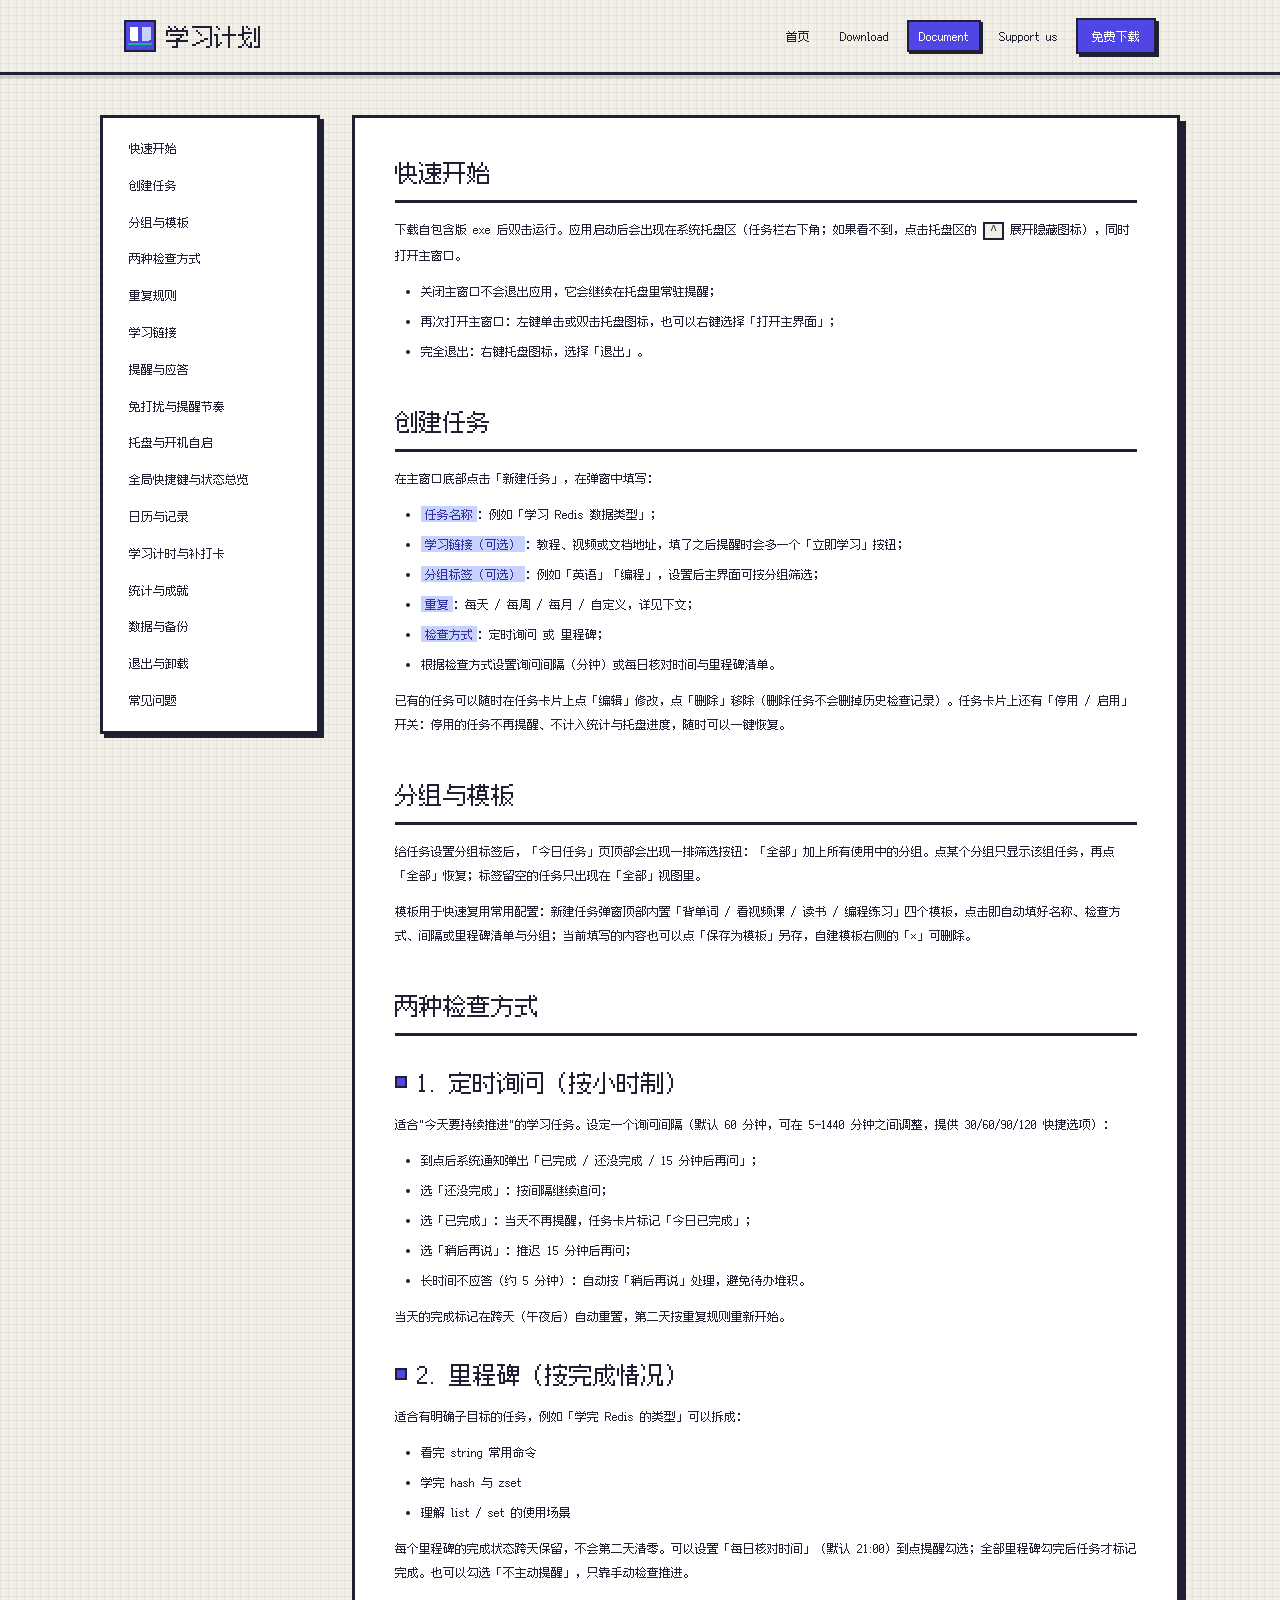
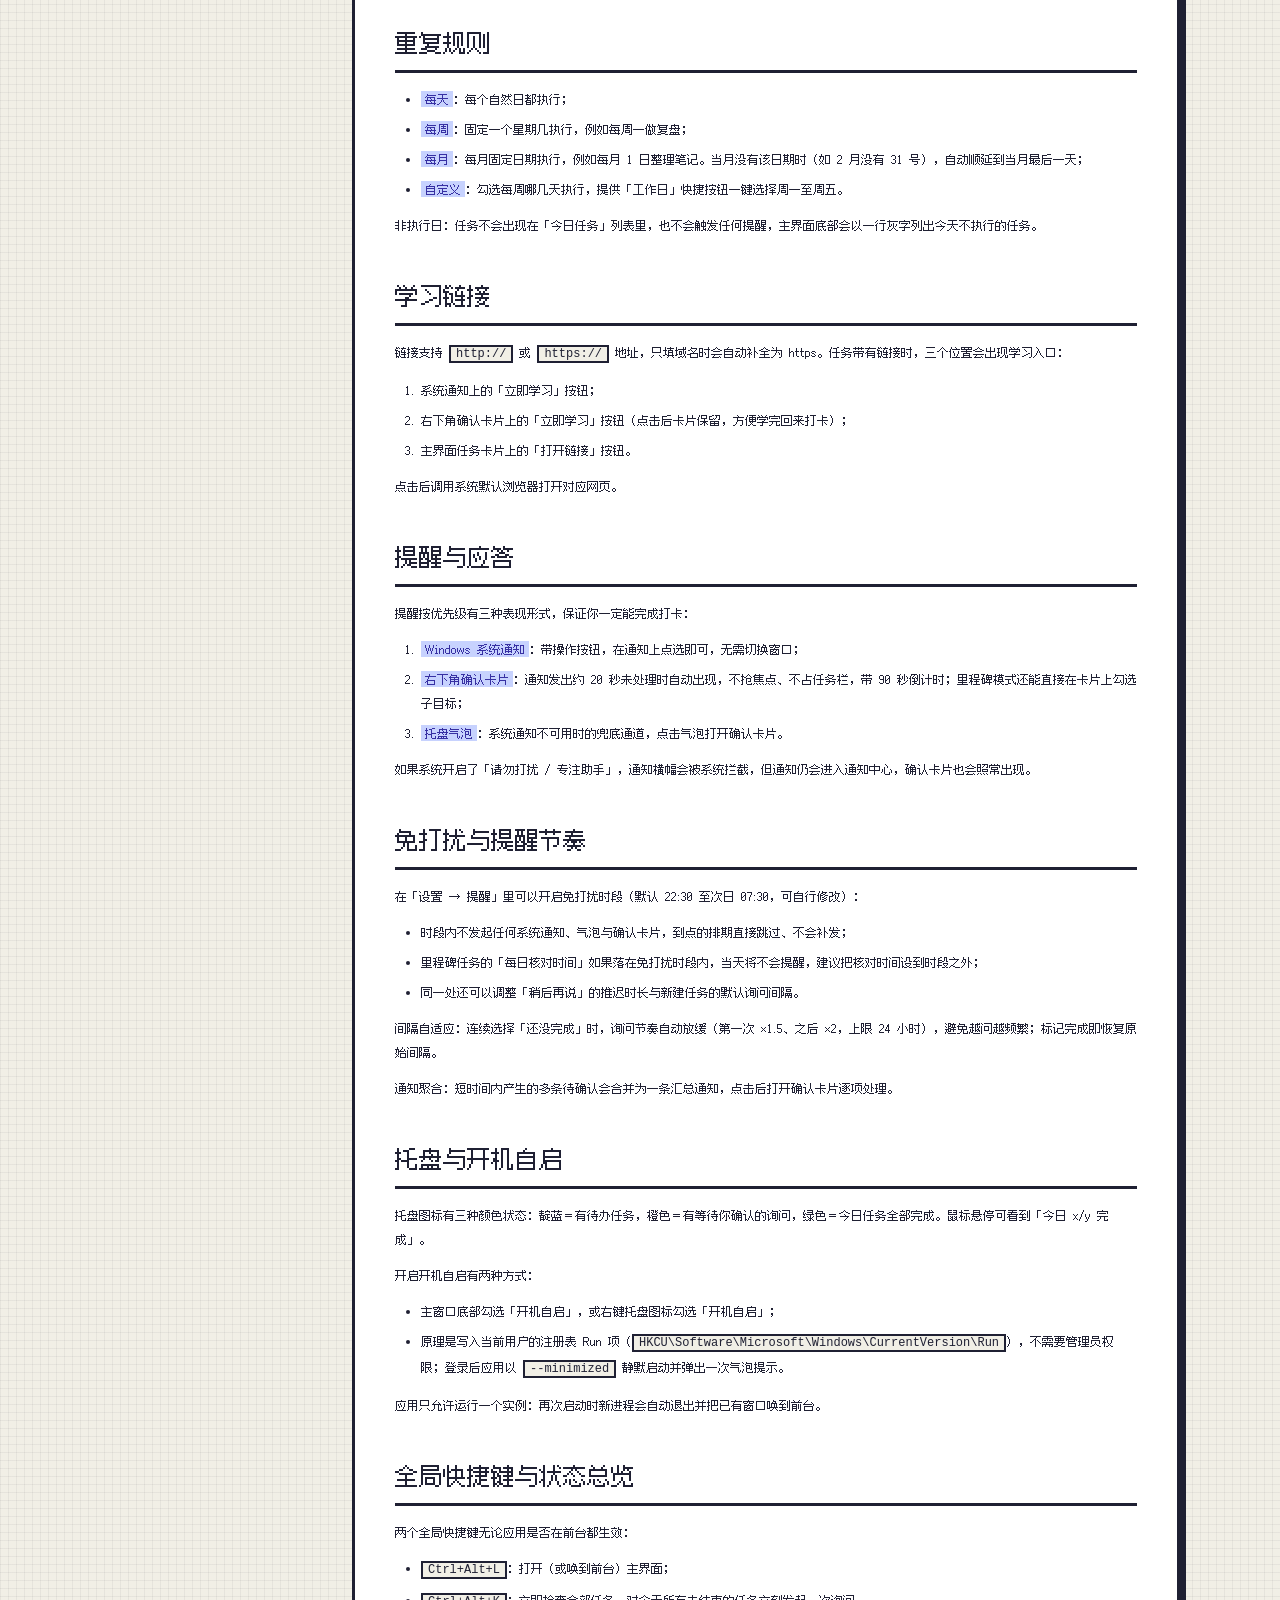
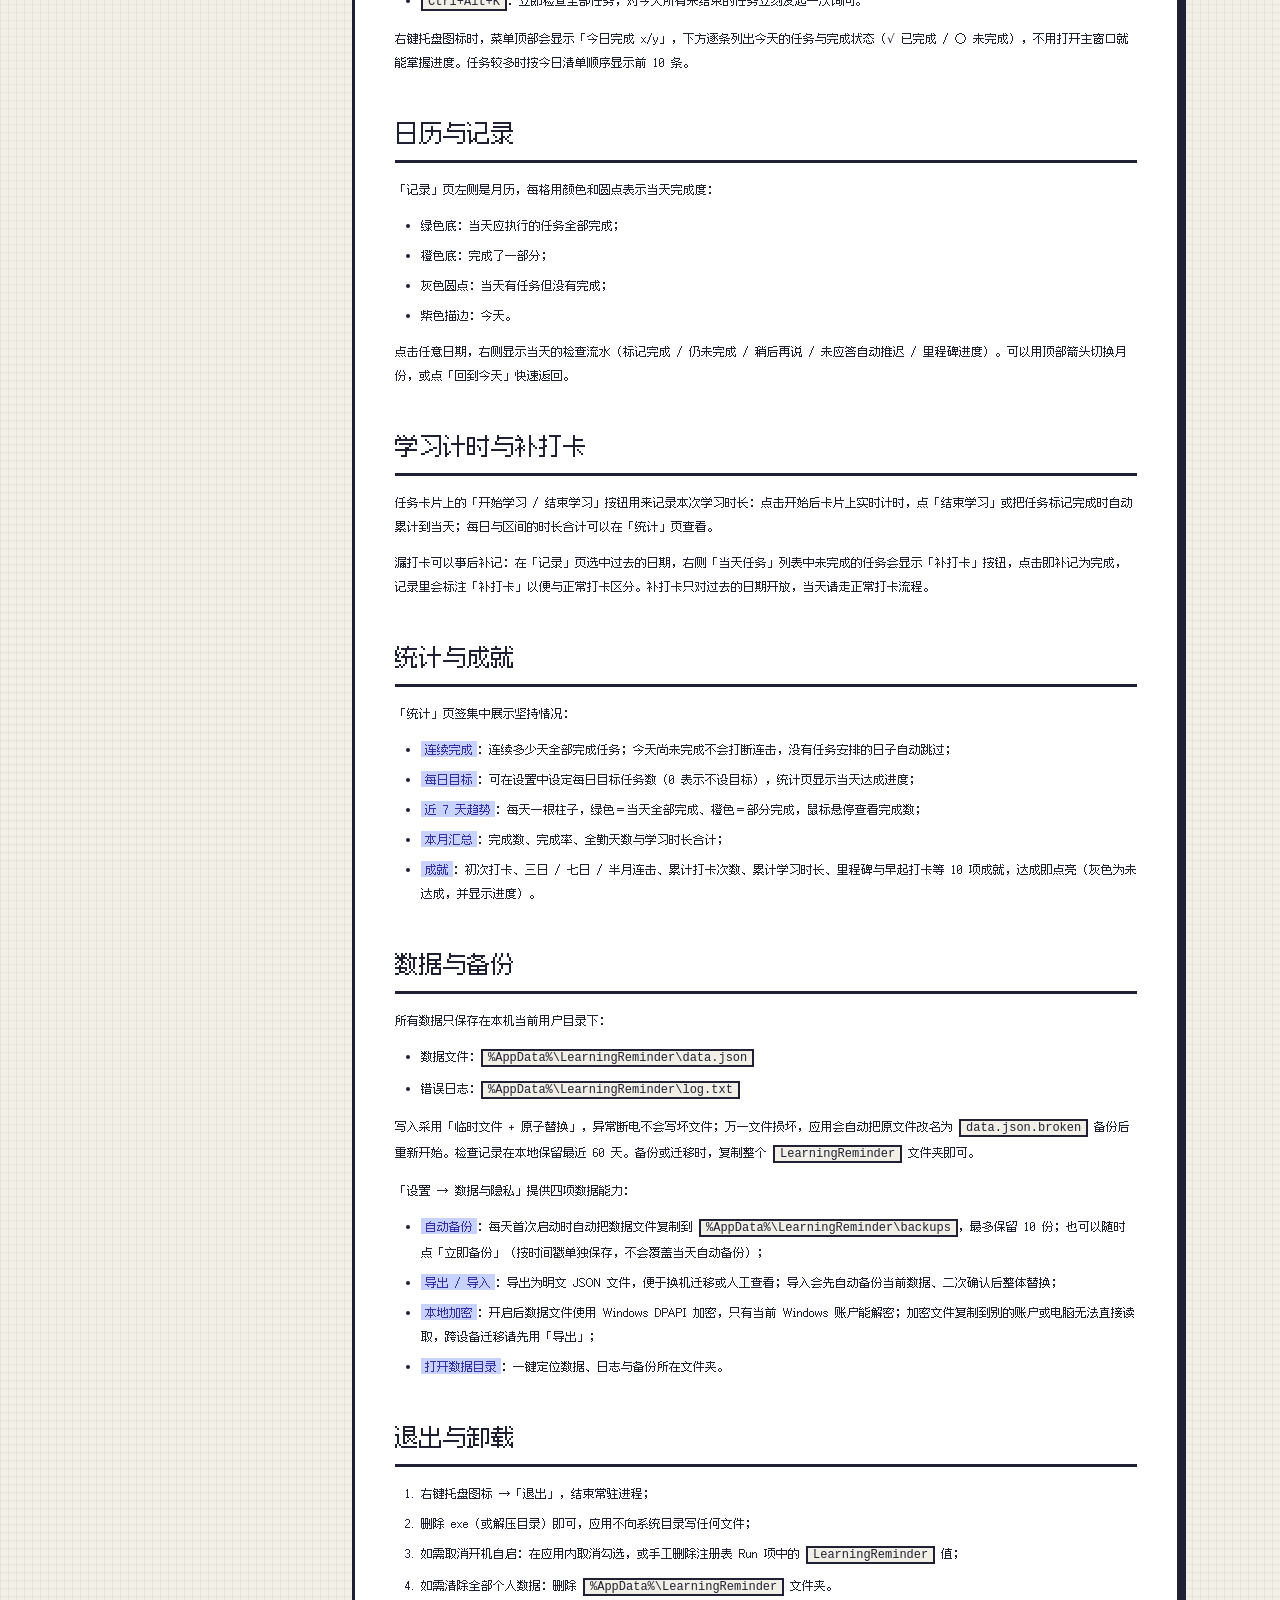
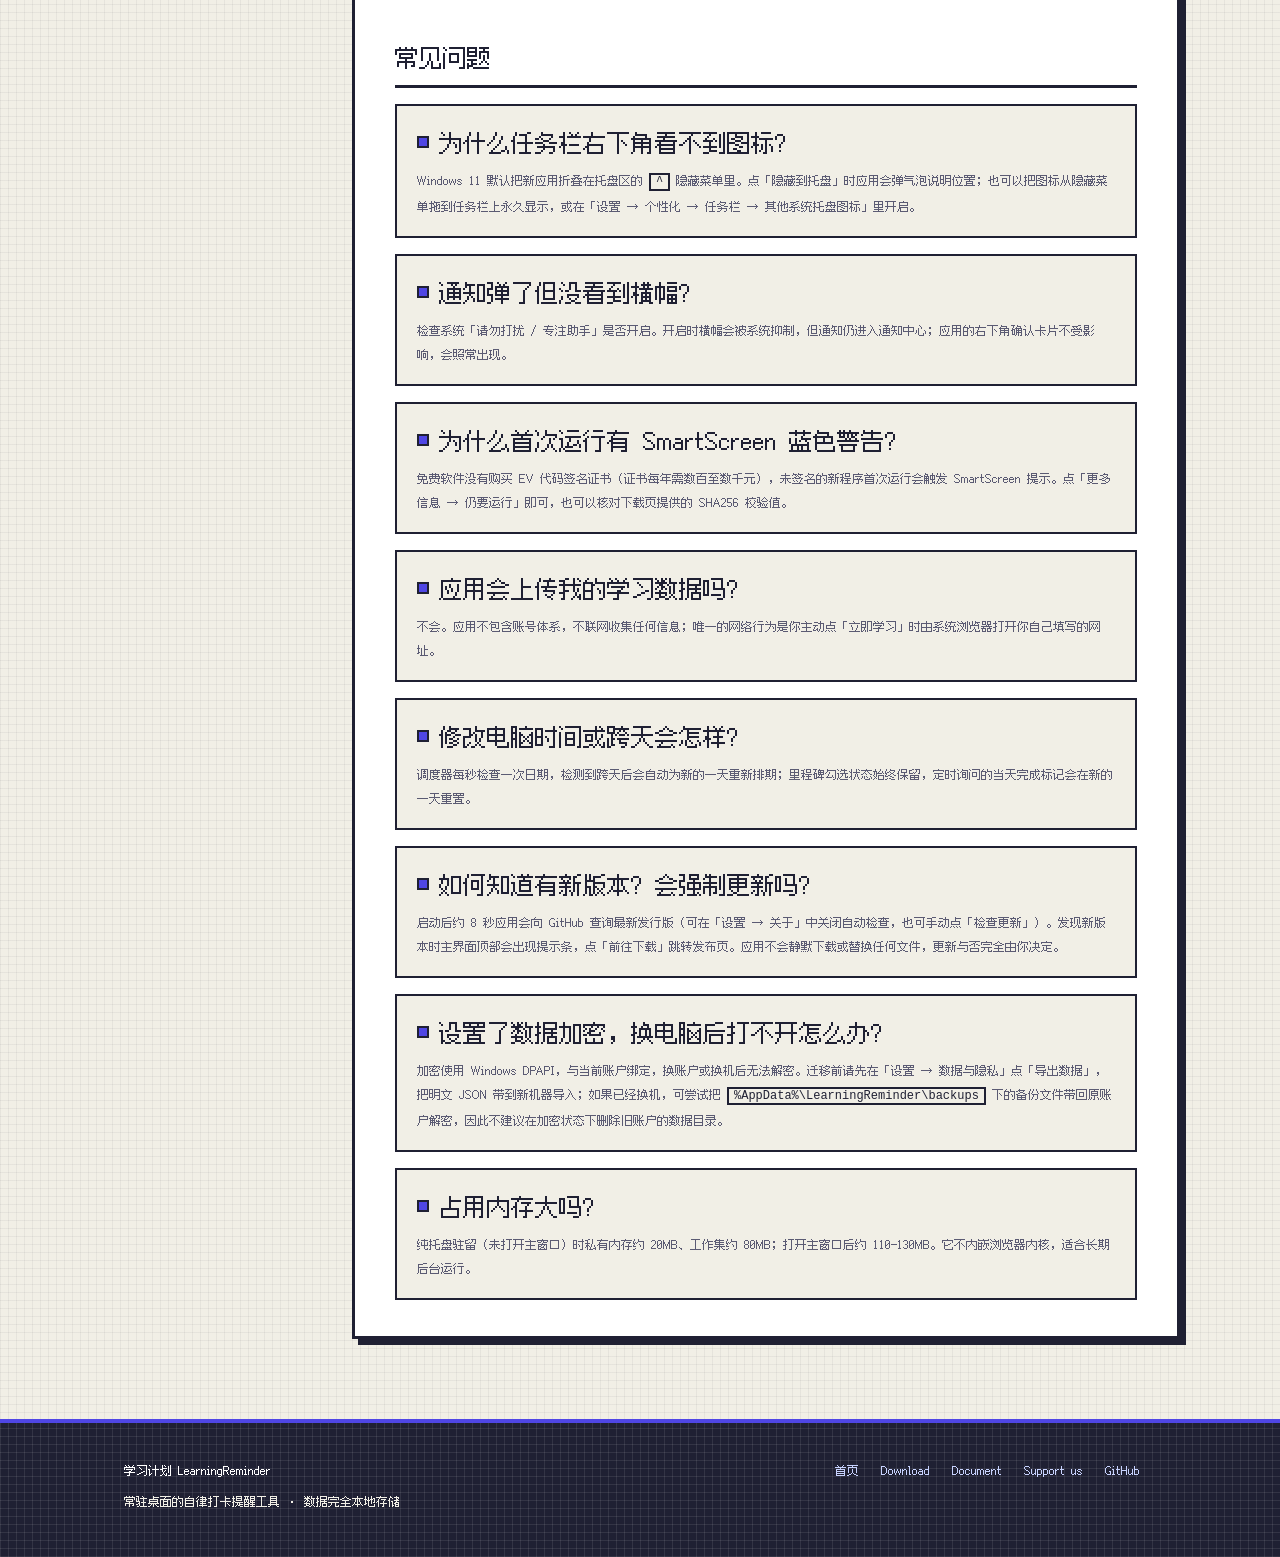
==== commit a71ea560: "docs(site): 文档页补充第三阶段功能说明 Document 页新增「分组与模板」「免打扰与提醒节奏」「全局快捷键与状态 总览」「学习计时与补打卡」「统计与成就」章节，扩展「数据与备份」 （自" ====
--- a/docs/document.html
+++ b/docs/document.html
@@ -4,7 +4,7 @@
   <meta charset="UTF-8" />
   <meta name="viewport" content="width=device-width, initial-scale=1.0" />
   <title>Document · 使用文档 · 学习计划</title>
-  <meta name="description" content="学习计划使用文档：快速开始、创建任务、定时询问与里程碑、重复规则、学习链接、托盘与开机自启、数据位置、常见问题。" />
+  <meta name="description" content="学习计划使用文档：快速开始、创建任务与模板、分组标签、定时询问与里程碑、重复规则、免打扰与提醒节奏、学习计时与补打卡、统计与成就、托盘与全局快捷键、数据备份与加密、常见问题。" />
   <link rel="icon" type="image/svg+xml" href="assets/logo.svg" />
   <link rel="stylesheet" href="assets/style.css" />
 </head>
@@ -31,13 +31,18 @@
   <aside class="doc-toc">
     <a href="#start">快速开始</a>
     <a href="#create">创建任务</a>
+    <a href="#tag">分组与模板</a>
     <a href="#modes">两种检查方式</a>
     <a href="#repeat">重复规则</a>
     <a href="#link">学习链接</a>
     <a href="#answer">提醒与应答</a>
+    <a href="#dnd">免打扰与提醒节奏</a>
     <a href="#tray">托盘与开机自启</a>
+    <a href="#hotkey">全局快捷键与状态总览</a>
     <a href="#calendar">日历与记录</a>
-    <a href="#data">数据与日志位置</a>
+    <a href="#study">学习计时与补打卡</a>
+    <a href="#stats">统计与成就</a>
+    <a href="#data">数据与备份</a>
     <a href="#uninstall">退出与卸载</a>
     <a href="#faq">常见问题</a>
   </aside>
@@ -57,11 +62,16 @@
     <ul>
       <li><strong>任务名称</strong>：例如「学习 Redis 数据类型」；</li>
       <li><strong>学习链接（可选）</strong>：教程、视频或文档地址，填了之后提醒时会多一个「立即学习」按钮；</li>
+      <li><strong>分组标签（可选）</strong>：例如「英语」「编程」，设置后主界面可按分组筛选；</li>
       <li><strong>重复</strong>：每天 / 每周 / 每月 / 自定义，详见下文；</li>
       <li><strong>检查方式</strong>：定时询问 或 里程碑；</li>
       <li>根据检查方式设置询问间隔（分钟）或每日核对时间与里程碑清单。</li>
     </ul>
-    <p>已有的任务可以随时在任务卡片上点「编辑」修改，点「删除」移除（删除任务不会删掉历史检查记录）。</p>
+    <p>已有的任务可以随时在任务卡片上点「编辑」修改，点「删除」移除（删除任务不会删掉历史检查记录）。任务卡片上还有「停用 / 启用」开关：停用的任务不再提醒、不计入统计与托盘进度，随时可以一键恢复。</p>
+
+    <h2 id="tag">分组与模板</h2>
+    <p>给任务设置分组标签后，「今日任务」页顶部会出现一排筛选按钮：「全部」加上所有使用中的分组。点某个分组只显示该组任务，再点「全部」恢复；标签留空的任务只出现在「全部」视图里。</p>
+    <p>模板用于快速复用常用配置：新建任务弹窗顶部内置「背单词 / 看视频课 / 读书 / 编程练习」四个模板，点击即自动填好名称、检查方式、间隔或里程碑清单与分组；当前填写的内容也可以点「保存为模板」另存，自建模板右侧的「×」可删除。</p>
 
     <h2 id="modes">两种检查方式</h2>
 
@@ -112,6 +122,16 @@
     </ol>
     <p>如果系统开启了「请勿打扰 / 专注助手」，通知横幅会被系统拦截，但通知仍会进入通知中心，确认卡片也会照常出现。</p>
 
+    <h2 id="dnd">免打扰与提醒节奏</h2>
+    <p>在「设置 → 提醒」里可以开启免打扰时段（默认 22:30 至次日 07:30，可自行修改）：</p>
+    <ul>
+      <li>时段内不发起任何系统通知、气泡与确认卡片，到点的排期直接跳过、不会补发；</li>
+      <li>里程碑任务的「每日核对时间」如果落在免打扰时段内，当天将不会提醒，建议把核对时间设到时段之外；</li>
+      <li>同一处还可以调整「稍后再说」的推迟时长与新建任务的默认询问间隔。</li>
+    </ul>
+    <p>间隔自适应：连续选择「还没完成」时，询问节奏自动放缓（第一次 ×1.5、之后 ×2，上限 24 小时），避免越问越频繁；标记完成即恢复原始间隔。</p>
+    <p>通知聚合：短时间内产生的多条待确认会合并为一条汇总通知，点击后打开确认卡片逐项处理。</p>
+
     <h2 id="tray">托盘与开机自启</h2>
     <p>托盘图标有三种颜色状态：靛蓝＝有待办任务，橙色＝有等待你确认的询问，绿色＝今日任务全部完成。鼠标悬停可看到「今日 x/y 完成」。</p>
     <p>开启开机自启有两种方式：</p>
@@ -120,6 +140,14 @@
       <li>原理是写入当前用户的注册表 Run 项（<code>HKCU\Software\Microsoft\Windows\CurrentVersion\Run</code>），不需要管理员权限；登录后应用以 <code>--minimized</code> 静默启动并弹出一次气泡提示。</li>
     </ul>
     <p>应用只允许运行一个实例：再次启动时新进程会自动退出并把已有窗口唤到前台。</p>
+
+    <h2 id="hotkey">全局快捷键与状态总览</h2>
+    <p>两个全局快捷键无论应用是否在前台都生效：</p>
+    <ul>
+      <li><code>Ctrl+Alt+L</code>：打开（或唤到前台）主界面；</li>
+      <li><code>Ctrl+Alt+K</code>：立即检查全部任务，对今天所有未结束的任务立刻发起一次询问。</li>
+    </ul>
+    <p>右键托盘图标时，菜单顶部会显示「今日完成 x/y」，下方逐条列出今天的任务与完成状态（√ 已完成 / ○ 未完成），不用打开主窗口就能掌握进度。任务较多时按今日清单顺序显示前 10 条。</p>
 
     <h2 id="calendar">日历与记录</h2>
     <p>「记录」页左侧是月历，每格用颜色和圆点表示当天完成度：</p>
@@ -131,13 +159,34 @@
     </ul>
     <p>点击任意日期，右侧显示当天的检查流水（标记完成 / 仍未完成 / 稍后再说 / 未应答自动推迟 / 里程碑进度）。可以用顶部箭头切换月份，或点「回到今天」快速返回。</p>
 
-    <h2 id="data">数据与日志位置</h2>
+    <h2 id="study">学习计时与补打卡</h2>
+    <p>任务卡片上的「开始学习 / 结束学习」按钮用来记录本次学习时长：点击开始后卡片上实时计时，点「结束学习」或把任务标记完成时自动累计到当天；每日与区间的时长合计可以在「统计」页查看。</p>
+    <p>漏打卡可以事后补记：在「记录」页选中过去的日期，右侧「当天任务」列表中未完成的任务会显示「补打卡」按钮，点击即补记为完成，记录里会标注「补打卡」以便与正常打卡区分。补打卡只对过去的日期开放，当天请走正常打卡流程。</p>
+
+    <h2 id="stats">统计与成就</h2>
+    <p>「统计」页签集中展示坚持情况：</p>
+    <ul>
+      <li><strong>连续完成</strong>：连续多少天全部完成任务；今天尚未完成不会打断连击，没有任务安排的日子自动跳过；</li>
+      <li><strong>每日目标</strong>：可在设置中设定每日目标任务数（0 表示不设目标），统计页显示当天达成进度；</li>
+      <li><strong>近 7 天趋势</strong>：每天一根柱子，绿色＝当天全部完成、橙色＝部分完成，鼠标悬停查看完成数；</li>
+      <li><strong>本月汇总</strong>：完成数、完成率、全勤天数与学习时长合计；</li>
+      <li><strong>成就</strong>：初次打卡、三日 / 七日 / 半月连击、累计打卡次数、累计学习时长、里程碑与早起打卡等 10 项成就，达成即点亮（灰色为未达成，并显示进度）。</li>
+    </ul>
+
+    <h2 id="data">数据与备份</h2>
     <p>所有数据只保存在本机当前用户目录下：</p>
     <ul>
       <li>数据文件：<code class="path">%AppData%\LearningReminder\data.json</code></li>
       <li>错误日志：<code class="path">%AppData%\LearningReminder\log.txt</code></li>
     </ul>
     <p>写入采用「临时文件 + 原子替换」，异常断电不会写坏文件；万一文件损坏，应用会自动把原文件改名为 <code>data.json.broken</code> 备份后重新开始。检查记录在本地保留最近 60 天。备份或迁移时，复制整个 <code>LearningReminder</code> 文件夹即可。</p>
+    <p>「设置 → 数据与隐私」提供四项数据能力：</p>
+    <ul>
+      <li><strong>自动备份</strong>：每天首次启动时自动把数据文件复制到 <code class="path">%AppData%\LearningReminder\backups</code>，最多保留 10 份；也可以随时点「立即备份」（按时间戳单独保存，不会覆盖当天自动备份）；</li>
+      <li><strong>导出 / 导入</strong>：导出为明文 JSON 文件，便于换机迁移或人工查看；导入会先自动备份当前数据、二次确认后整体替换；</li>
+      <li><strong>本地加密</strong>：开启后数据文件使用 Windows DPAPI 加密，只有当前 Windows 账户能解密；加密文件复制到别的账户或电脑无法直接读取，跨设备迁移请先用「导出」；</li>
+      <li><strong>打开数据目录</strong>：一键定位数据、日志与备份所在文件夹。</li>
+    </ul>
 
     <h2 id="uninstall">退出与卸载</h2>
     <ol>
@@ -175,6 +224,16 @@
     </div>
 
     <div class="faq-item">
+      <h3>如何知道有新版本？会强制更新吗？</h3>
+      <p>启动后约 8 秒应用会向 GitHub 查询最新发行版（可在「设置 → 关于」中关闭自动检查，也可手动点「检查更新」）。发现新版本时主界面顶部会出现提示条，点「前往下载」跳转发布页。应用不会静默下载或替换任何文件，更新与否完全由你决定。</p>
+    </div>
+
+    <div class="faq-item">
+      <h3>设置了数据加密，换电脑后打不开怎么办？</h3>
+      <p>加密使用 Windows DPAPI，与当前账户绑定，换账户或换机后无法解密。迁移前请先在「设置 → 数据与隐私」点「导出数据」，把明文 JSON 带到新机器导入；如果已经换机，可尝试把 <code class="path">%AppData%\LearningReminder\backups</code> 下的备份文件带回原账户解密，因此不建议在加密状态下删除旧账户的数据目录。</p>
+    </div>
+
+    <div class="faq-item">
       <h3>占用内存大吗？</h3>
       <p>纯托盘驻留（未打开主窗口）时私有内存约 20MB、工作集约 80MB；打开主窗口后约 110–130MB。它不内嵌浏览器内核，适合长期后台运行。</p>
     </div>
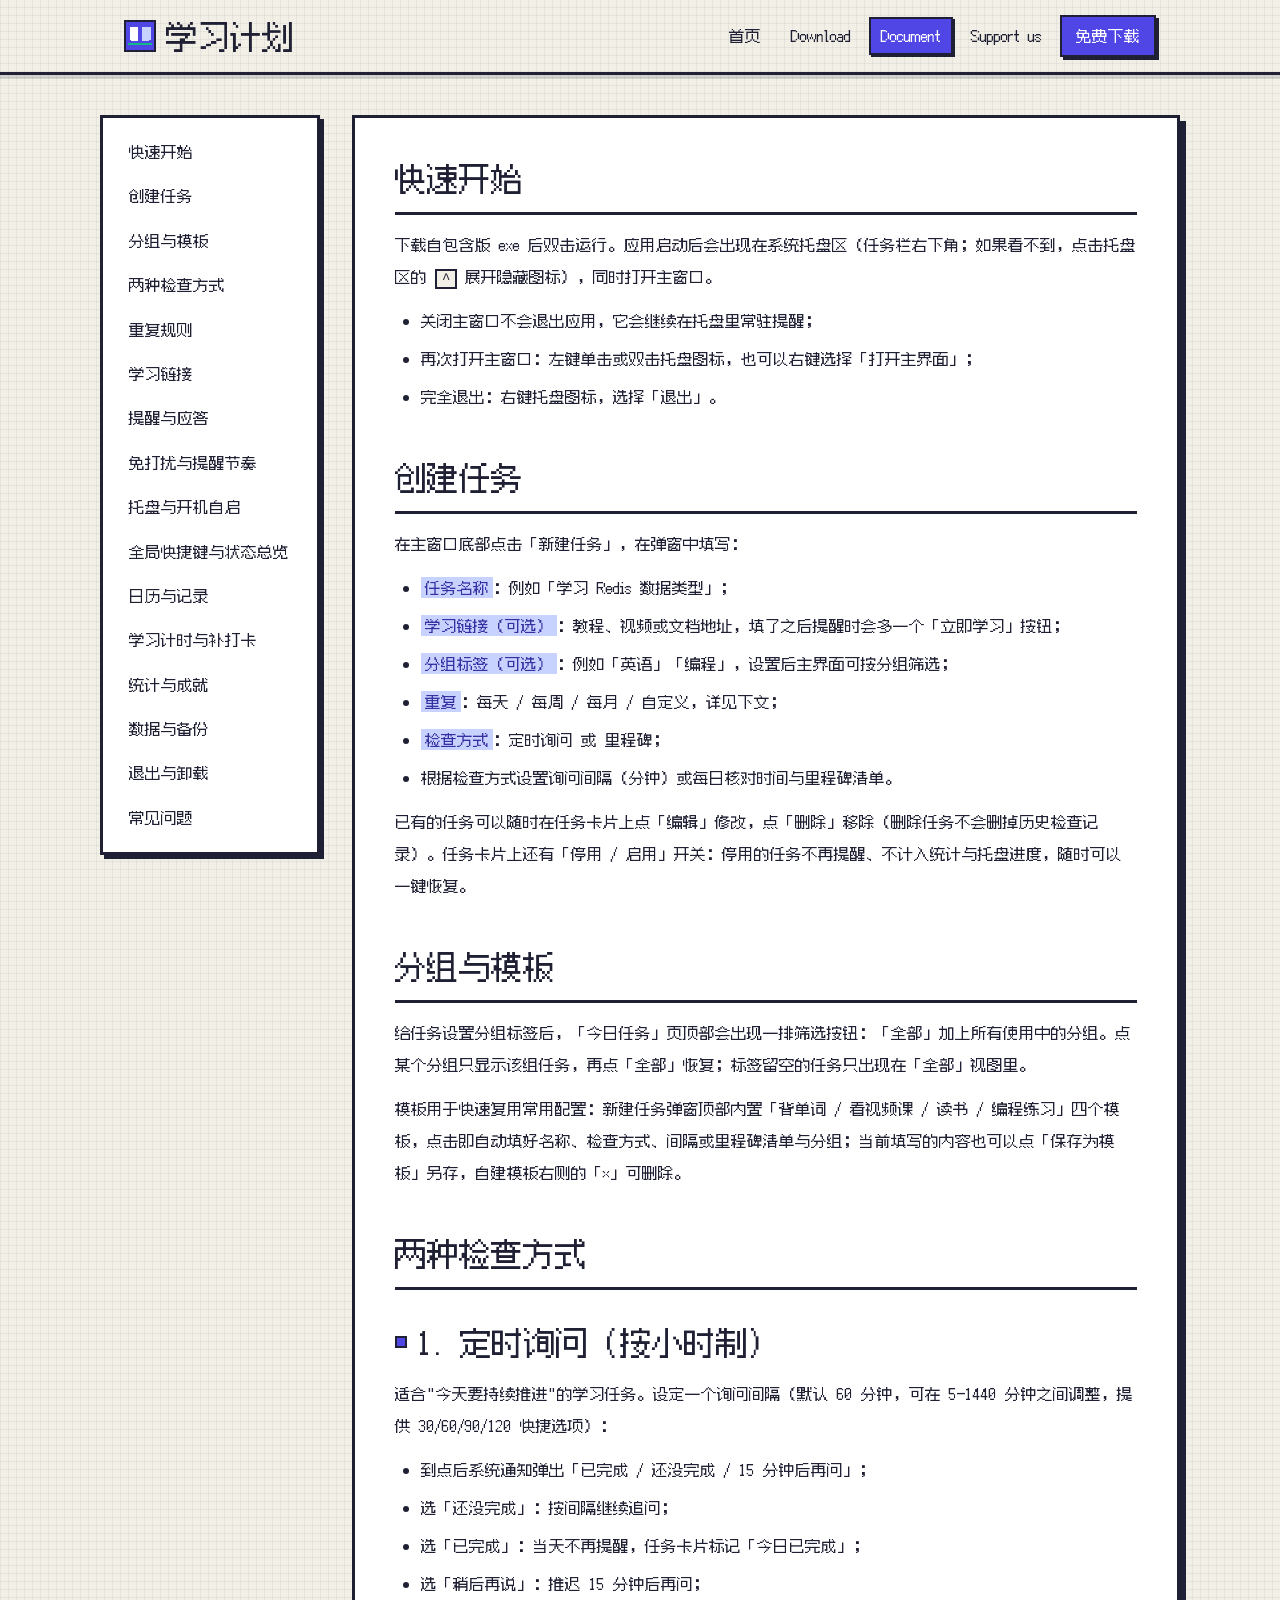
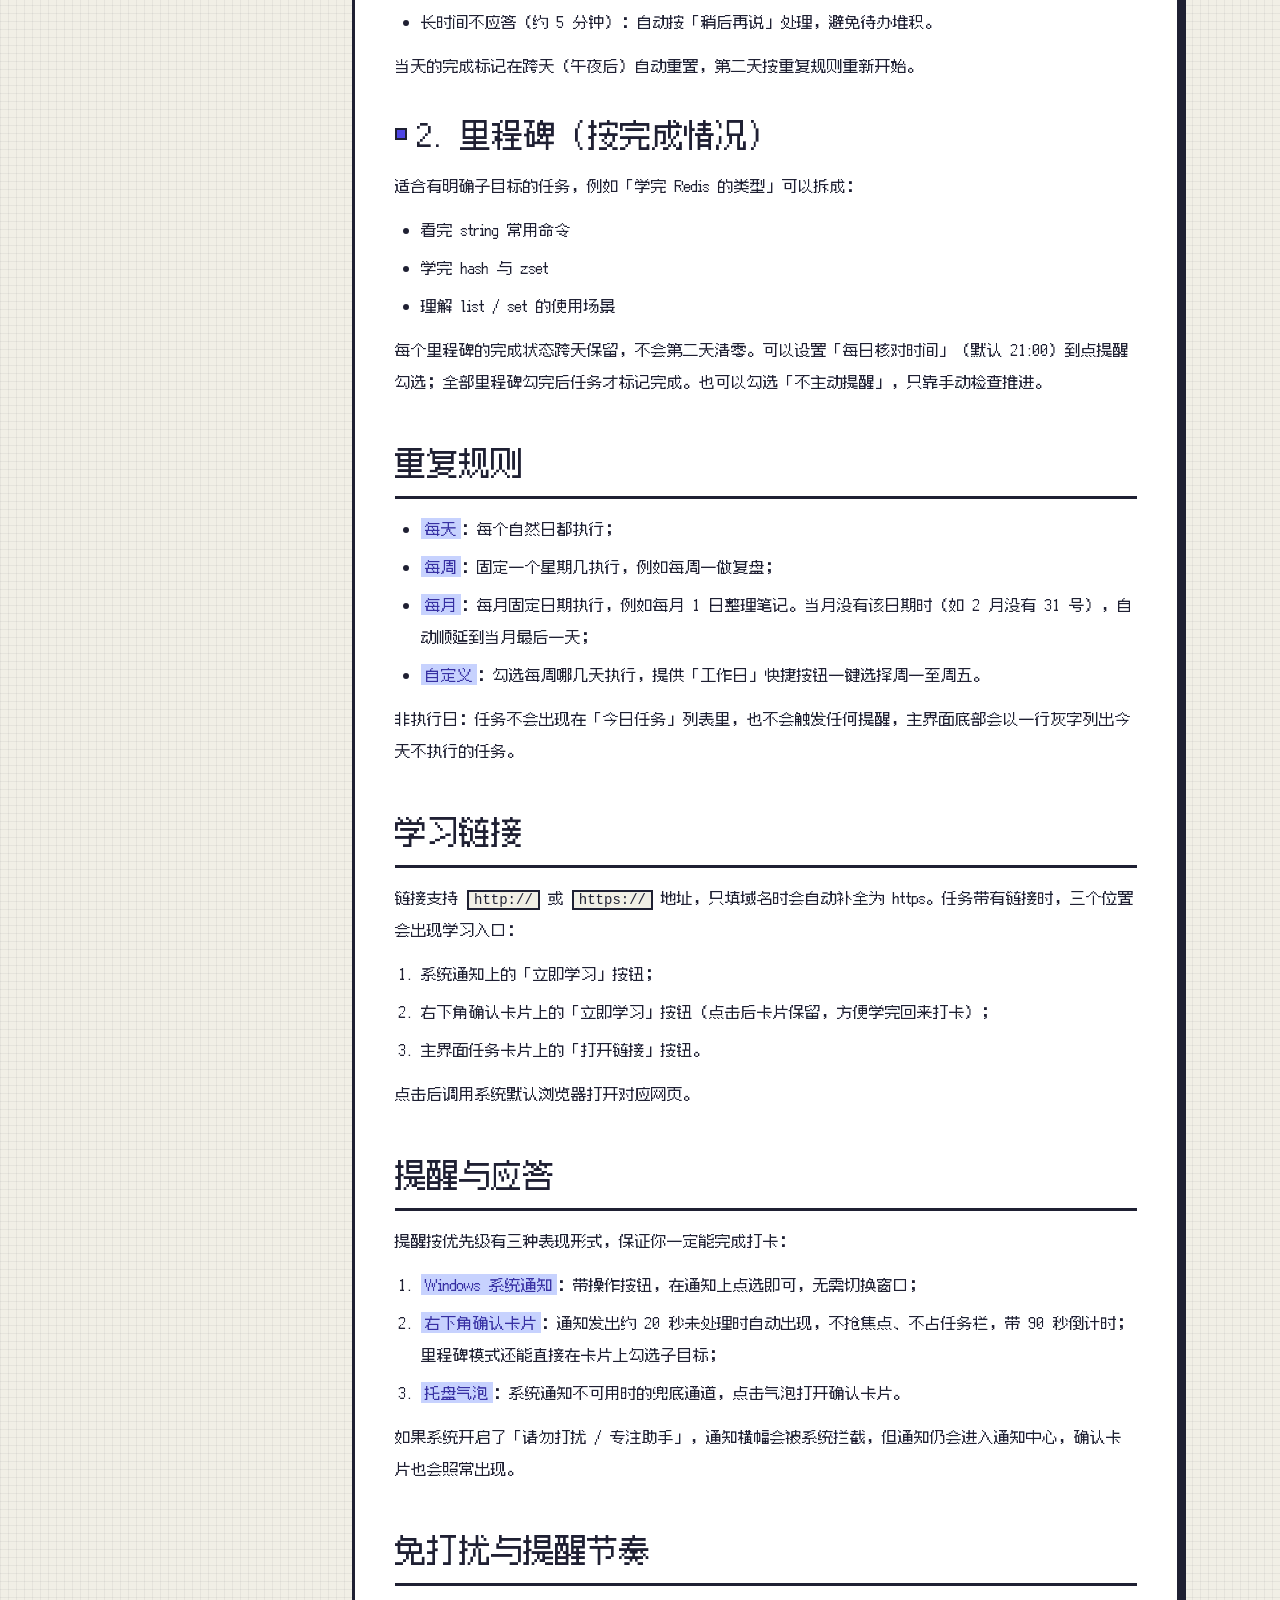
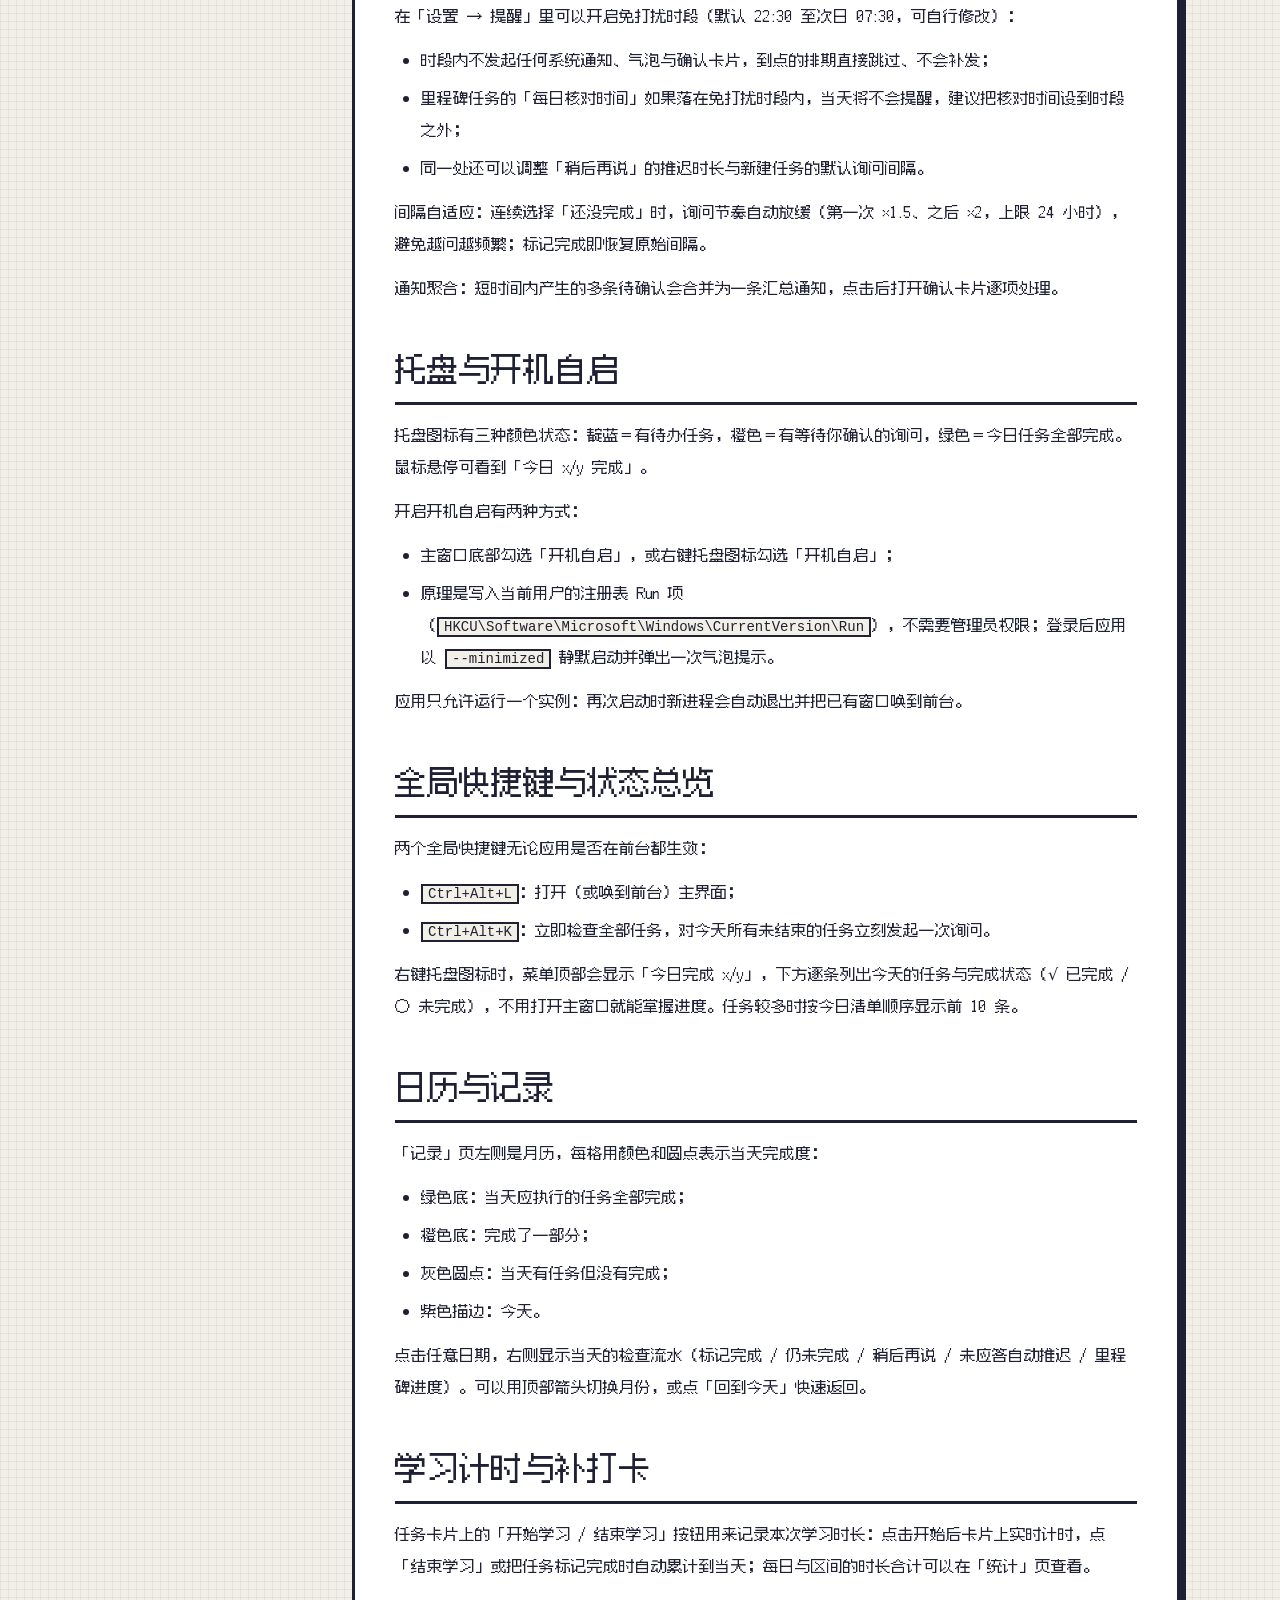
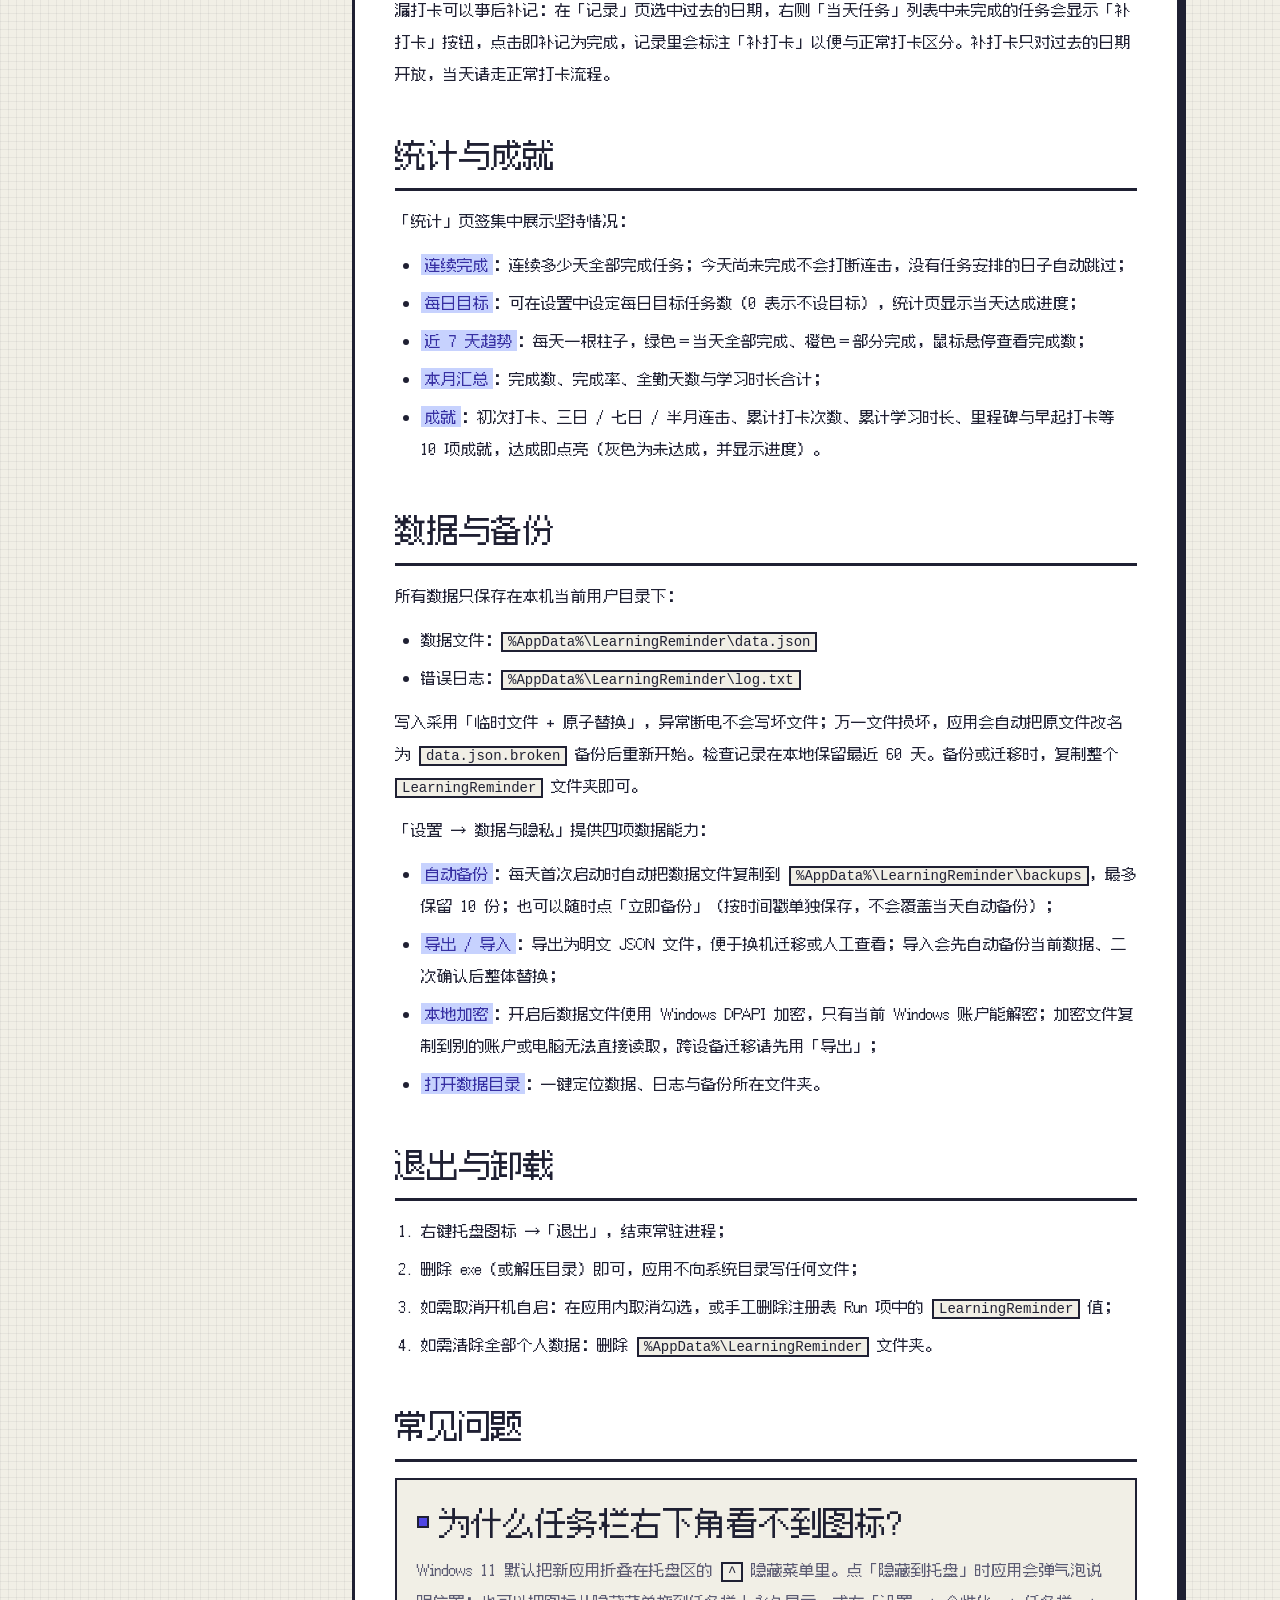
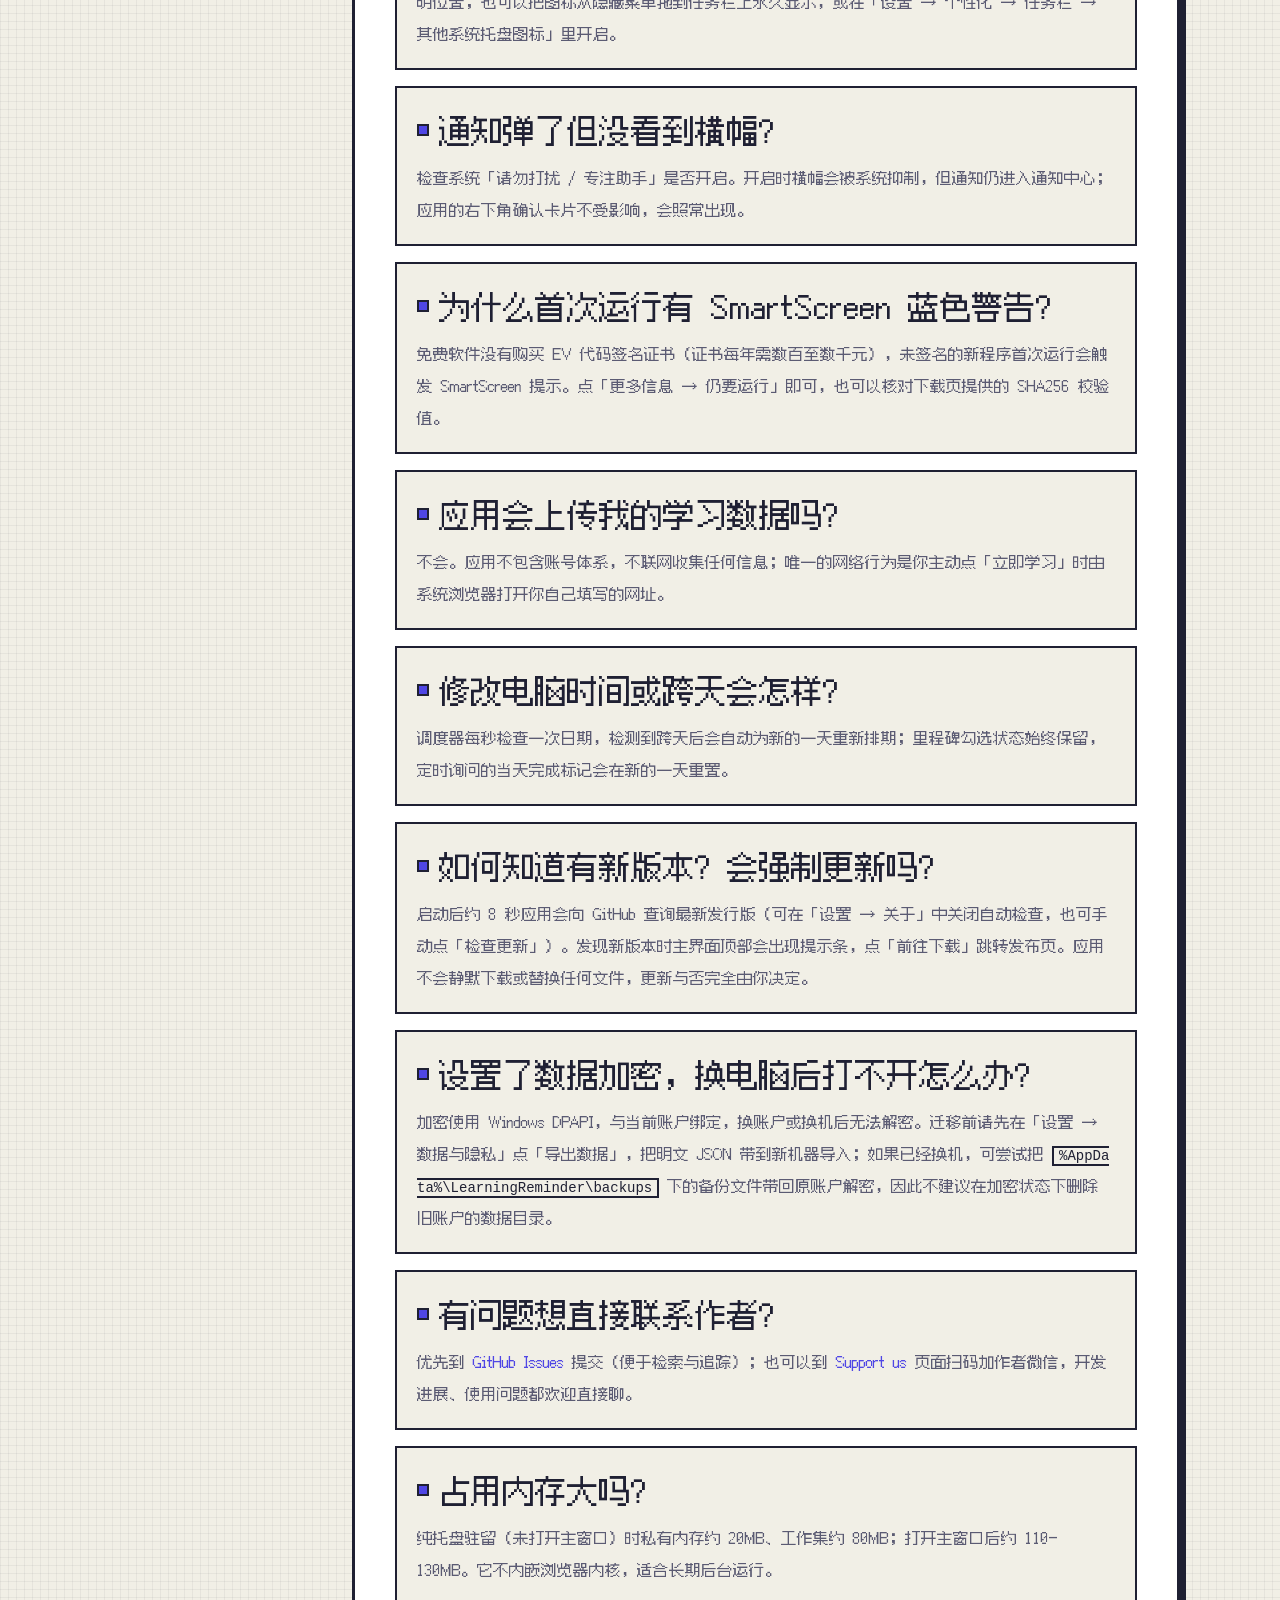
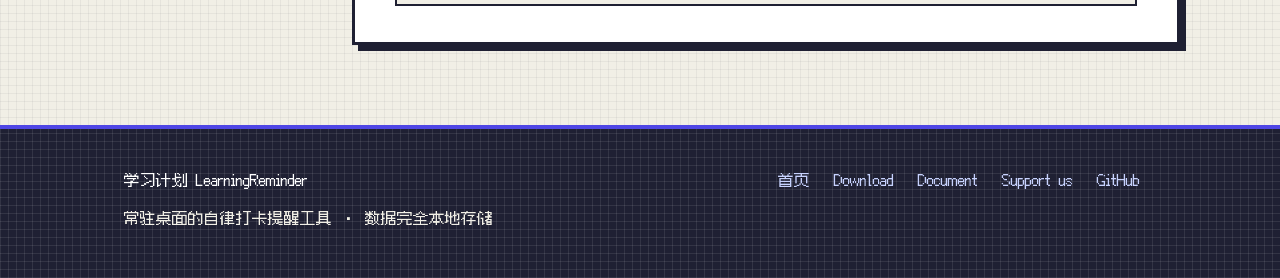
==== commit a8ae2cd4: "feat(site): 官网字号放大、支持页改为真实二维码位，并新增 README 线上官网字号偏小：正文字号基准由 12px 提到 16px（标题 48/32、按钮 16、 logo 32），CSS" ====
--- a/docs/document.html
+++ b/docs/document.html
@@ -234,6 +234,11 @@
     </div>
 
     <div class="faq-item">
+      <h3>有问题想直接联系作者？</h3>
+      <p>优先到 <a href="https://github.com/liiyunxi/learning-reminder/issues" target="_blank" rel="noopener">GitHub Issues</a> 提交（便于检索与追踪）；也可以到 <a href="support.html">Support us</a> 页面扫码加作者微信，开发进展、使用问题都欢迎直接聊。</p>
+    </div>
+
+    <div class="faq-item">
       <h3>占用内存大吗？</h3>
       <p>纯托盘驻留（未打开主窗口）时私有内存约 20MB、工作集约 80MB；打开主窗口后约 110–130MB。它不内嵌浏览器内核，适合长期后台运行。</p>
     </div>
--- a/docs/assets/style.css
+++ b/docs/assets/style.css
@@ -9,7 +9,7 @@
    · 无模糊阴影 —— box-shadow 一律为 0 模糊的硬投影
    · 无圆角（全站不出现 border-radius）
    · 无 emoji、无外部图标库
-   · 字号仅取 12px 的整数倍：12 / 24 / 36 / 48；字重统一 400
+   · 字号基准 16px（16 / 32 / 48 三档）；字重统一 400
    ============================================================ */
 
 /* ---------- 自托管像素字体（本地 assets/fonts/，不引用任何 CDN） ---------- */
@@ -76,7 +76,7 @@
 body {
   margin: 0;
   font-family: var(--font-pixel);
-  font-size: 12px;
+  font-size: 16px;
   font-weight: 400;
   font-synthesis: none;          /* 禁止合成加粗，像素字加粗会糊 */
   font-variant-ligatures: none;
@@ -94,14 +94,14 @@
 
 :focus-visible { outline: 3px solid var(--primary); outline-offset: 2px; }
 
-/* ---------- 排版：仅 12 / 24 / 36 / 48 四档，字重统一 400 ---------- */
+/* ---------- 排版：16 / 32 / 48 三档，字重统一 400 ---------- */
 h1, h2, h3, h4, h5, h6, strong, b { font-weight: 400; }
 h1, h2, h3, h4, p, ul, ol, figure { margin: 0; }
 
-h1 { font-size: 36px; line-height: 1.4; }
-h2 { font-size: 24px; line-height: 1.5; }
-h3 { font-size: 24px; line-height: 1.5; }
-h4 { font-size: 12px; line-height: 1.8; }
+h1 { font-size: 48px; line-height: 1.4; }
+h2 { font-size: 32px; line-height: 1.5; }
+h3 { font-size: 32px; line-height: 1.5; }
+h4 { font-size: 16px; line-height: 1.8; }
 
 a { color: var(--primary); text-decoration: none; }
 a:hover { color: var(--primary-dark); }
@@ -115,7 +115,7 @@
 
 code, kbd, samp {
   font-family: Consolas, "Cascadia Mono", "Courier New", monospace;
-  font-size: 12px;
+  font-size: 14px;
 }
 
 .container { max-width: var(--max-width); margin: 0 auto; padding: 0 24px; }
@@ -146,7 +146,7 @@
   display: flex;
   align-items: center;
   gap: 10px;
-  font-size: 24px;
+  font-size: 32px;
   line-height: 1.2;
   color: var(--ink);
 }
@@ -199,7 +199,7 @@
   gap: 8px;
   padding: 12px 20px;
   font-family: inherit;
-  font-size: 12px;
+  font-size: 16px;
   font-weight: 400;
   line-height: 1.4;
   text-align: center;
@@ -220,7 +220,7 @@
 .btn-ghost { background: var(--surface); color: var(--ink); }
 .btn-ghost:hover { background: var(--ink); color: var(--paper); }
 
-.btn-lg { padding: 16px 26px; font-size: 24px; line-height: 1.3; }
+.btn-lg { padding: 16px 26px; font-size: 32px; line-height: 1.3; }
 
 /* ============================================================
    Hero
@@ -692,8 +692,8 @@
   display: flex;
   align-items: center;
   justify-content: center;
-  width: 180px;
-  height: 180px;
+  width: 220px;
+  height: 220px;
   margin: 0 auto 16px;
   padding: 12px;
   color: var(--muted);
@@ -703,6 +703,16 @@
   line-height: 1.9;
 }
 
+/* 二维码真实图片：放入 assets/qr/ 对应文件后自动生效（无需改样式） */
+.qr-slot.qr-image {
+  padding: 0;
+  border-style: solid;
+  background-color: var(--surface);
+  background-image: none;
+}
+.qr-slot img { width: 100%; height: 100%; object-fit: contain; image-rendering: pixelated; }
+.qr-fallback { display: none; margin: 0; }
+
 .support-card .hint { margin: 8px 0 0; color: var(--muted); }
 
 .support-link-placeholder {
@@ -731,7 +741,7 @@
   border: var(--bw) solid var(--ink);
   box-shadow: 8px 8px 0 var(--primary);
 }
-.cta-band h2 { font-size: 36px; margin: 0 0 14px; color: #FFFFFF; }
+.cta-band h2 { font-size: 48px; margin: 0 0 14px; color: #FFFFFF; }
 .cta-band p { margin: 0 0 28px; color: var(--primary-soft); }
 
 .cta-band .btn-primary {
@@ -774,7 +784,7 @@
   .req-grid { grid-template-columns: repeat(2, 1fr); }
   .doc-layout { grid-template-columns: 1fr; gap: 24px; }
   .doc-toc { position: static; }
-  .cta-band h2 { font-size: 24px; }
+  .cta-band h2 { font-size: 32px; }
   .mock-window { box-shadow: 6px 6px 0 var(--ink); }
 }
 
@@ -783,7 +793,7 @@
   .nav { flex-direction: column; align-items: flex-start; gap: 10px; padding: 12px 16px; }
   .nav-links { width: 100%; }
 
-  h1 { font-size: 24px; }
+  h1 { font-size: 32px; }
 
   .hero-copy::before {
     width: 72px;
